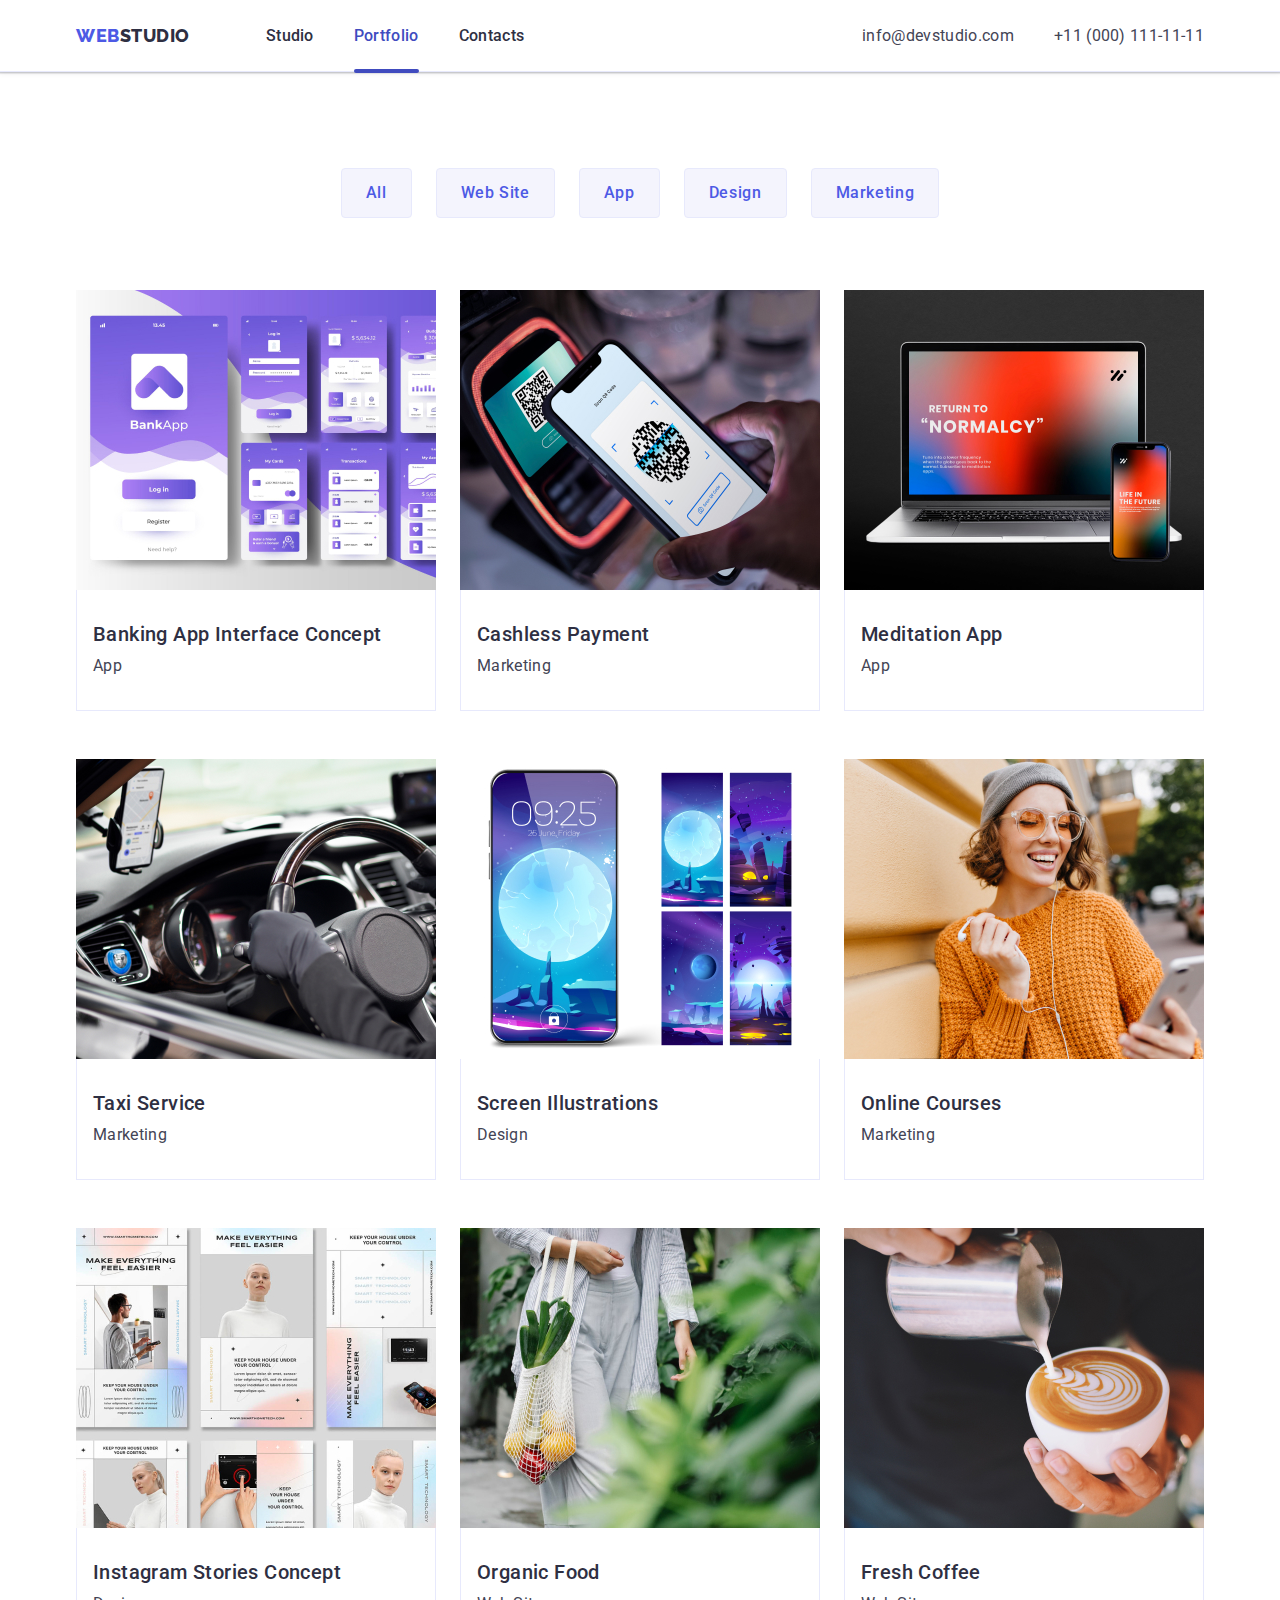
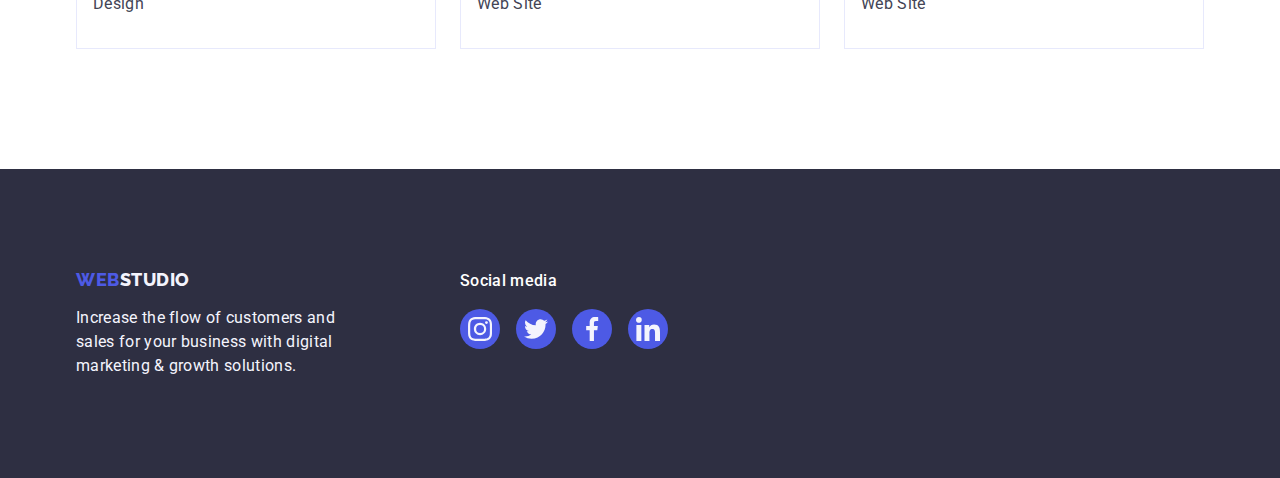
==== portfolio.html @ 197118bf "Initial commit" ====
<!DOCTYPE html>
<html lang="en">
  <head>
    <meta charset="UTF-8" />
    <link
      rel="preconnect"
      href="https://fonts.googleapis.com"
    />
    <link
      rel="preconnect"
      href="https://fonts.gstatic.com"
      crossorigin
    />
    <link
      href="https://fonts.googleapis.com/css2?family=Raleway:wght@800&family=Roboto:wght@400;500;700;900&display=swap"
      rel="stylesheet"
    />
    <link
      rel="stylesheet"
      href="https://cdn.jsdelivr.net/npm/modern-normalize@2.0.0/modern-normalize.min.css"
    />
    <link
      rel="stylesheet"
      type="text/css"
      href="css/styles.css"
    />
    <meta
      name="viewport"
      content="width=device-width, initial-scale=1.0"
    />
    <title>Портфоліо</title>
  </head>

  <body>
    <header class="header">
      <div class="header-container container">
        <nav class="header-nav">
          <a class="main-logo link" href="./index.html"
            >Web<span class="link-logo link"
              >Studio</span
            ></a
          >

          <ul class="header-menu list">
            <li class="header-item">
              <a
                class="header-link link"
                href="./index.html"
                >Studio</a
              >
            </li>
            <li class="header-item">
              <a
                class="header-link current-portfolio link"
                href="./portfolio.html"
                >Portfolio</a
              >
            </li>
            <li class="header-item">
              <a class="header-link link" href=""
                >Contacts</a
              >
            </li>
          </ul>
        </nav>
        <address class="address">
          <ul class="address-list list">
            <li class="address-list">
              <a
                class="address-list mail link"
                href="mailto:info@devstudio.com"
                >info@devstudio.com</a
              >
            </li>
            <li class="address-list">
              <a
                class="address-list tel link"
                href="tel:+110001111111"
                >+11 (000) 111-11-11</a
              >
            </li>
          </ul>
        </address>
      </div>
    </header>

    <main>
      <section class="section-port">
        <div class="port-container container">
          <h1 class="visually-hidden">Кнопки та картки</h1>
          <ul class="section-port-list list">
            <li class="section-ptf-list">
              <button class="butt" type="button">
                All
              </button>
            </li>
            <li class="section-ptf-list">
              <button class="butt" type="button">
                Web Site
              </button>
            </li>
            <li class="section-ptf-list">
              <button class="butt" type="button">
                App
              </button>
            </li>
            <li class="section-ptf-list">
              <button class="butt" type="button">
                Design
              </button>
            </li>
            <li class="section-ptf-list">
              <button class="butt" type="button">
                Marketing
              </button>
            </li>
          </ul>

          <ul class="port-img img list">
            <li class="section-img img">
              <a class="main-title link" href="#">
                <div class="img-cover-wrap">
                  <img
                    class="section-port-img img"
                    src="./images/banking.jpg"
                    alt="banking app"
                    width="360"
                  />
                  <p class="cover-text">
                    14 Stylish and User-Friendly App Design
                    Concepts · Task Manager App · Calorie
                    Tracker App · Exotic Fruit Ecommerce App
                    · Cloud Storage App
                  </p>
                </div>
                <div class="port-list-container container">
                  <h2 class="section-port-title link">
                    Banking App Interface Concept
                  </h2>
                  <p class="text-port text">App</p>
                </div>
              </a>
            </li>
            <li class="section-img img">
              <a class="main-title link" href="#">
                <div class="img-cover-wrap">
                  <img
                    class="section-port-img img"
                    src="./images/cashless.jpg"
                    alt="cashless"
                    width="360"
                  />

                  <p class="cover-text">
                    14 Stylish and User-Friendly App Design
                    Concepts · Task Manager App · Calorie
                    Tracker App · Exotic Fruit Ecommerce App
                    · Cloud Storage App
                  </p>
                </div>
                <div class="port-list-container container">
                  <h2 class="section-port-title link">
                    Cashless Payment
                  </h2>
                  <p class="text-port text">Marketing</p>
                </div>
              </a>
            </li>
            <li class="section-img img">
              <a class="main-title link" href="#">
                <div class="img-cover-wrap">
                  <img
                    class="section-port-img img"
                    src="./images/meditation.jpg"
                    alt="meditation"
                    width="360"
                  />

                  <p class="cover-text">
                    14 Stylish and User-Friendly App Design
                    Concepts · Task Manager App · Calorie
                    Tracker App · Exotic Fruit Ecommerce App
                    · Cloud Storage App
                  </p>
                </div>
                <div class="port-list-container container">
                  <h2 class="section-port-title link">
                    Meditation App
                  </h2>
                  <p class="text-port text">App</p>
                </div>
              </a>
            </li>
            <li class="section-img img">
              <a class="main-title link" href="#">
                <div class="img-cover-wrap">
                  <img
                    class="section-port-img img"
                    src="./images/taxi.jpg"
                    alt="taxi"
                    width="360"
                  />

                  <p class="cover-text">
                    14 Stylish and User-Friendly App Design
                    Concepts · Task Manager App · Calorie
                    Tracker App · Exotic Fruit Ecommerce App
                    · Cloud Storage App
                  </p>
                </div>
                <div class="port-list-container container">
                  <h2 class="section-port-title link">
                    Taxi Service
                  </h2>
                  <p class="text-port text">Marketing</p>
                </div>
              </a>
            </li>
            <li class="section-img img">
              <a class="main-title link" href="#">
                <div class="img-cover-wrap">
                  <img
                    class="section-port-img img"
                    src="./images/screen.jpg"
                    alt="screen"
                    width="360"
                  />

                  <p class="cover-text">
                    14 Stylish and User-Friendly App Design
                    Concepts · Task Manager App · Calorie
                    Tracker App · Exotic Fruit Ecommerce App
                    · Cloud Storage App
                  </p>
                </div>
                <div class="port-list-container container">
                  <h2 class="section-port-title link">
                    Screen Illustrations
                  </h2>
                  <p class="text-port text">Design</p>
                </div>
              </a>
            </li>
            <li class="section-img img">
              <a class="main-title link" href="#">
                <div class="img-cover-wrap">
                  <img
                    class="section-port-img img"
                    src="./images/online.jpg"
                    alt="online"
                    width="360"
                  />

                  <p class="cover-text">
                    14 Stylish and User-Friendly App Design
                    Concepts · Task Manager App · Calorie
                    Tracker App · Exotic Fruit Ecommerce App
                    · Cloud Storage App
                  </p>
                </div>
                <div class="port-list-container container">
                  <h2 class="section-port-title link">
                    Online Courses
                  </h2>
                  <p class="text-port text">Marketing</p>
                </div>
              </a>
            </li>
            <li class="section-img img">
              <a class="main-title link" href="#">
                <div class="img-cover-wrap">
                  <img
                    class="section-port-img img"
                    src="./images/instagram.jpg"
                    alt="instagram"
                    width="360"
                  />

                  <p class="cover-text">
                    14 Stylish and User-Friendly App Design
                    Concepts · Task Manager App · Calorie
                    Tracker App · Exotic Fruit Ecommerce App
                    · Cloud Storage App
                  </p>
                </div>
                <div class="port-list-container container">
                  <h2 class="section-port-title link">
                    Instagram Stories Concept
                  </h2>
                  <p class="text-port text">Design</p>
                </div>
              </a>
            </li>
            <li class="section-img img">
              <a class="main-title link" href="#">
                <div class="img-cover-wrap">
                  <img
                    class="section-port-img img"
                    src="./images/organic.jpg"
                    alt="organic"
                    width="360"
                  />

                  <p class="cover-text">
                    14 Stylish and User-Friendly App Design
                    Concepts · Task Manager App · Calorie
                    Tracker App · Exotic Fruit Ecommerce App
                    · Cloud Storage App
                  </p>
                </div>
                <div class="port-list-container container">
                  <h2 class="section-port-title link">
                    Organic Food
                  </h2>
                  <p class="text-port text">Web Site</p>
                </div>
              </a>
            </li>
            <li class="section-img img">
              <a class="main-title link" href="#">
                <div class="img-cover-wrap">
                  <img
                    class="section-port-img img"
                    src="./images/fresh.jpg"
                    alt="fresh"
                    width="360"
                  />

                  <p class="cover-text">
                    14 Stylish and User-Friendly App Design
                    Concepts · Task Manager App · Calorie
                    Tracker App · Exotic Fruit Ecommerce App
                    · Cloud Storage App
                  </p>
                </div>
                <div class="port-list-container container">
                  <h2 class="section-port-title link">
                    Fresh Coffee
                  </h2>
                  <p class="text-port text">Web Site</p>
                </div>
              </a>
            </li>
          </ul>
        </div>
      </section>
    </main>
    <footer class="footer">
      <div class="footer-container container">
        <div class="ftr-one-item">
          <a
            class="main-logo ftr-logo link"
            href="./index.html"
            >Web<span class="link-whitelogo link"
              >Studio</span
            ></a
          >
          <p class="footer-text">
            Increase the flow of customers and sales for
            your business with digital marketing & growth
            solutions.
          </p>
        </div>
        <div class="box-ftr">
          <p class="ftr-social-text">Social media</p>
          <ul class="ftr-list list">
            <li class="ftr-item">
              <a
                class="ftr-link"
                href="https://www.instagram.com/"
              >
                <svg
                  class="ftr-icon"
                  width="24"
                  height="24"
                >
                  <use
                    href="./images/icons.svg#icon-instagramft"
                  ></use>
                </svg>
              </a>
            </li>
            <li class="ftr-item">
              <a
                class="ftr-link"
                href="https://twitter.com/"
              >
                <svg
                  class="ftr-icon"
                  width="24"
                  height="24"
                >
                  <use
                    href="./images/icons.svg#icon-twitterft"
                  ></use>
                </svg>
              </a>
            </li>
            <li class="ftr-item">
              <a
                class="ftr-link"
                href="https://facebook.com/"
              >
                <svg
                  class="ftr-icon"
                  width="24"
                  height="24"
                >
                  <use
                    href="./images/icons.svg#icon-facebookft"
                  ></use>
                </svg>
              </a>
            </li>
            <li class="ftr-item">
              <a
                class="ftr-link"
                href="https://www.linkedin.com/"
              >
                <svg
                  class="ftr-icon"
                  width="24"
                  height="24"
                >
                  <use
                    href="./images/icons.svg#icon-linkedinft"
                  ></use>
                </svg>
              </a>
            </li>
          </ul>
        </div>
      </div>
    </footer>
  </body>
</html>
---- css/styles.css ----
:root {
  --navyblue: #2e2f42;
  --slate: #434455;
  --iris: #4d5ae5;
  --ocean: #404bbf;
  --green: #31d0aa;
  --lightslate: #8e8f99;
  --cornflower: #e7e9fc;
  --cloud: #f4f4fd;
  --navyblue-modal: #2e2f42;
  --grey: #2e2f42;
  --white: #ffffff;
  --dairy: #fcfcfc;
}
body {
  font-family: "Roboto", sans-serif;
  background-color: var(--white);
  color: #434455;
}
.visually-hidden {
  position: absolute;
  width: 1px;
  height: 1px;
  margin: -1px;
  border: 0;
  padding: 0;
  white-space: nowrap;
  clip-path: inset(100%);
  clip: rect(0 0 0 0);
  overflow: hidden;
}
/*---*/
.container {
  width: 100%;
  max-width: 1158px;
  padding: 0 15px 0 15px;
  margin: 0 auto;
}

.visually-hidden {
  position: absolute;
  width: 1px;
  height: 1px;
  margin: -1px;
  border: 0;
  padding: 0;
  white-space: nowrap;
  clip-path: inset(100%);
  clip: rect(0 0 0 0);
  overflow: hidden;
}

.link {
  text-decoration: none;
}
p,
h1,
h2,
h3,
h4,
h5,
h6 {
  margin-top: 0;
  margin-bottom: 0;
}
ul,
ol {
  margin-top: 0;
  margin-bottom: 0;
  padding-left: 0;
}
.img {
  display: block;
}
/* Header start */
.header {
  height: 72px;
  padding-bottom: 24px;
  border-bottom: 1px solid #e7e9fc;
  box-shadow: 0px 1px 6px 0px rgba(46, 47, 66, 0.08),
    0px 1px 1px 0px rgba(46, 47, 66, 0.16),
    0px 2px 1px 0px rgba(46, 47, 66, 0.08);
}
.header-link {
  display: inline-block;
  padding: 24px 0;
}
.header-menu {
  display: flex;
  gap: 40px;
  align-items: center;
  /*margin-left: 76px;*/
}
.header-nav {
  display: flex;
  margin-right: auto;
  align-items: center;
}
.header-container {
  justify-content: space-between;
  align-items: center;
  display: flex;
}

.address-list {
  display: flex;
  gap: 40px;
}
.main-logo {
  color: var(--iris);
  font-family: "Raleway", sans-serif;
  font-size: 18px;
  font-style: normal;
  font-weight: 800;
  line-height: 1.17;
  letter-spacing: 0.03em;
  text-transform: uppercase;
  /*padding: 24px 0;*/
  margin-right: 76px;
  /*margin-top: 24px;*/
}
.link-logo {
  color: var(--navyblue);
  font-family: "Raleway", sans-serif;
  font-size: 18px;
  font-style: normal;
  font-weight: 800;
  line-height: 1.17;
  letter-spacing: 0.03em;
  text-transform: uppercase;
  padding: 24px 0;
  /*margin-right: 76px;*/
}
.link-whitelogo {
  color: var(--cloud);
  font-family: "Raleway", sans-serif;
  font-size: 18px;
  font-style: normal;
  font-weight: 800;
  line-height: 1.17;
  letter-spacing: 0.03em;
  text-transform: uppercase;
}
.header-link {
  color: var(--navyblue);
  font-size: 16px;
  font-weight: 500;
  line-height: 1.5;
  letter-spacing: 0.02em;
  transition: color 250ms cubic-bezier(0.4, 0, 0.2, 1);
}
.header-link:hover,
.header-link:focus {
  color: var(--ocean);
}
.address-list,
.address {
  color: var(--slate);
  background-color: var(--white);
  font-size: 16px;
  font-style: normal;
  font-weight: 400;
  line-height: 1.5;
  letter-spacing: 0.02em;
  transition: color 250ms cubic-bezier(0.4, 0, 0.2, 1);
}
.address-list:hover,
.address-list:focus {
  color: var(--ocean);
  background-color: var(--white);
  font-size: 16px;
  font-style: normal;
  font-weight: 400;
  line-height: 1.5;
  letter-spacing: 0.02em;
}
.current-studio::after {
  content: "";
  width: 100%;
  height: 4px;
  position: absolute;
  left: 0;
  bottom: -1px;
  border-radius: 2px;
  background: var(--ocean);
}
.current-studio {
  color: var(--ocean);
  position: relative;
}
.current-portfolio::after {
  content: "";
  width: 100%;
  height: 4px;
  position: absolute;
  left: 0;
  bottom: -1px;
  border-radius: 2px;
  background: var(--ocean);
}
.current-portfolio {
  color: var(--ocean);
  position: relative;
}
/* Header and */

/* Main start */

.section-main {
  max-width: 1440px;
  margin: 0 auto;
  background-color: var(--navyblue);
  padding: 188px 0 188px;
  background-image: linear-gradient(
      rgba(46, 47, 66, 0.7),
      rgba(46, 47, 66, 0.7)
    ),
    url(../images/hero-bg.jpg);
  background-repeat: no-repeat;
  background-position: center;
  background-size: cover;
}
.section-main-container {
  text-align: center;
}
.sectoin-main-title {
  color: var(--white);
  text-align: center;
  font-size: 56px;
  font-weight: 700;
  line-height: 1.07;
  letter-spacing: 0.02em;
  max-width: 496px;
  margin: auto;
  margin-bottom: 48px;
}
.butt-btn {
  color: var(--white);
  background: var(--iris);
  cursor: pointer;
  font-family: inherit;
  font-size: 16px;
  font-weight: 500;
  line-height: 1.5;
  letter-spacing: 0.04em;
  padding: 16px 32px;
  border-radius: 4px;
  border: none;
  min-width: 169px;
  display: block;
  margin: 0 auto;
  transition: background-color 250ms
    cubic-bezier(0.4, 0, 0.2, 1);
}
.butt-btn:hover,
.butt-btn:focus {
  background: var(--ocean);
}

/* section-one start */
.section-one-stitle {
  color: var(--navyblue);
  background: var(--white);
  font-size: 20px;
  font-weight: 500;
  line-height: 1.2;
  letter-spacing: 0.02em;
  margin-bottom: 20px;
  /*padding-left: 157px;*/
  padding-right: 155px;
  margin-bottom: 8px;
}
.section-one-container {
  display: flex;
  align-content: center;
}
.section-one {
  padding-top: 120px;
  padding-bottom: 120px;
}
.section-one-list {
  display: flex;
  justify-content: center;
  gap: 24px;
  flex-basis: calc((100% - 72px) / 4);
}
.section-one-item {
  text-align: left;
  width: 264px;
}

.list {
  list-style: none;
}
.one-item {
  background: var(--cloud);
  width: 264px;
  height: 112px;
  border-radius: 4px;
  align-items: center;
  justify-content: center;
  display: flex;
  margin-bottom: 8px;
}
/* section-one end */

/* section-two start */

.section-two-title {
  color: var(--navyblue);
  background: var(--white);
  text-align: center;
  font-size: 36px;
  font-weight: 700;
  line-height: 1.11;
  letter-spacing: 0.02em;
  text-transform: capitalize;
  margin-bottom: 72px;
}
.section-two {
  padding-bottom: 120px;
}
.section-two-list {
  display: flex;
  gap: 24px;
}

/* section-two-end */

/* section-three-start */
.section-three {
  background: var(--cloud);
  padding: 120px 0 120px;
}
.three-list {
  display: flex;
  gap: 24px;
}
/*.section-three-img {
  margin-bottom: 32px;
}*/
.section-three-title {
  color: var(--navyblue);
  text-align: center;
  font-size: 36px;
  font-weight: 700;
  line-height: 1.11;
  letter-spacing: 0.02em;
  text-transform: capitalize;
  margin-bottom: 72px;
}

.stitle-container {
  padding: 32px 0;
}
.section-three-text {
  text-align: center;
  margin-bottom: 8px;
}

.section-three-stitle {
  color: var(--navyblue);
  background: var(--white);
  font-size: 20px;
  font-weight: 500;
  line-height: 1.2;
  letter-spacing: 0.02em;
  text-align: center;
  margin-bottom: 8px;
}
.section-three-list {
  background: var(--white);
  border-radius: 0px 0px 4px 4px;
  box-shadow: 0px 2px 1px 0px rgba(46, 47, 66, 0.08),
    0px 1px 1px 0px rgba(46, 47, 66, 0.16),
    0px 1px 6px 0px rgba(46, 47, 66, 0.08);
}
.team-list {
  display: flex;
  gap: 24px;
  align-items: center;
  justify-content: center;
}
.team-social {
  width: 40px;
  height: 40px;
  /*transition: background-color 250ms
    cubic-bezier(0.4, 0, 0.2, 1);*/
}
.team-link {
  display: flex;
  width: 100%;
  height: 100%;
  border-radius: 50%;
  background-color: var(--iris);
  fill: var(--cloud);
  align-items: center;
  justify-content: center;
  transition: background-color 250ms
    cubic-bezier(0.4, 0, 0.2, 1);
}
.team-link:hover,
.team-link:focus {
  background-color: var(--ocean);
}
/* section-three-end */

/*section-customers start*/

.customers-title {
  color: var(--navyblue);
  text-align: center;
  font-size: 36px;
  font-weight: 700;
  line-height: 1.11;
  letter-spacing: 0.02em;
  text-transform: capitalize;
  margin-bottom: 72px;
}
.customers {
  padding-top: 120px;
  padding-bottom: 120px;
}
/*.box-client-item {
  width: 168px;
  height: 88px;
}*/
.customers-list {
  display: flex;
  gap: 24px;
}
.client-link {
  padding: 16px 32px;
  border-radius: 4px;
  border: 1px solid var(--lightslate);
  width: 100%;
  height: 100%;
  display: flex;
  align-items: center;
  justify-content: center;
  color: var(--lightslate);
  transition: border-color 250ms
      cubic-bezier(0.4, 0, 0.2, 1),
    color 250ms cubic-bezier(0.4, 0, 0.2, 1);
}
.client-icon {
  flex-shrink: 0;
  fill: var(--lightslate);
  transition: fill 250ms cubic-bezier(0.4, 0, 0.2, 1);
}
.client-link:hover {
  border-color: #404bbf;
  color: #404bbf;
}
.client-link:hover .client-icon {
  fill: #404bbf;
}
.client-link:focus {
  border-color: #404bbf;
  color: #404bbf;
}
.client-link:focus .client-icon {
  fill: #404bbf;
}

.customers-item {
  width: calc((100% - 120px) / 6);
  width: 168px;
  height: 88px;
}
/*section-customers end*/
/* Main end */

/* footer start */
.footer-container {
  display: flex;
  align-items: baseline;
}
.footer {
  background: var(--navyblue);
  padding: 100px 0 100px;
}
.ftr-logo {
  display: inline-block;
  margin-bottom: 16px;
}
.footer-text {
  color: var(--cloud);
  font-size: 16px;
  font-weight: 400;
  line-height: 1.5;
  letter-spacing: 0.02em;
  max-width: 264px;
}
.ftr-social-text {
  color: var(--white, #fff);
  font-family: Roboto;
  font-size: 16px;
  font-style: normal;
  font-weight: 500;
  line-height: 1.5;
  letter-spacing: 0.02em;
  margin-bottom: 16px;
}
.ftr-list {
  display: flex;
  gap: 16px;
}
.ftr-icon {
  fill: var(--cloud);
}
.ftr-item {
  width: 40px;
  height: 40px;
  flex-shrink: 0;
}

.ftr-link {
  transition: background-color 250ms
    cubic-bezier(0.4, 0, 0.2, 1);
  width: 100%;
  height: 100%;
  display: flex;
  background-color: var(--iris);
  border-radius: 50%;
  align-items: center;
  justify-content: center;
}
.ftr-link:hover,
.ftr-link:focus {
  background-color: #31d0aa;
}
.ftr-one-item {
  margin-right: 120px;
}

/* footer end */

/*----Page Portfolio---*/
.section-port-list {
  margin-bottom: 72px;
  display: flex;
  gap: 24px;
  justify-content: center;
}
.butt {
  color: var(--iris);
  background: var(--cloud);
  font-family: "Roboto", sans-serif;
  cursor: pointer;
  text-align: center;
  font-size: 16px;
  font-weight: 500;
  line-height: 1.5;
  letter-spacing: 0.04em;
  border-radius: 4px;
  border: 1px solid var(--cornflower);
  padding: 12px 24px;
  transition: color 250ms cubic-bezier(0.4, 0, 0.2, 1),
    background-color 250ms cubic-bezier(0.4, 0, 0.2, 1),
    border-color 250ms cubic-bezier(0.4, 0, 0.2, 1),
    box-shadow 250ms cubic-bezier(0.4, 0, 0.2, 1);

  /*margin-top: 96px;*/
  /*margin-bottom: 72px;*/
}
.butt:hover,
.butt:focus {
  color: var(--white);
  background: var(--ocean);
  font-family: "Roboto", sans-serif;
  cursor: pointer;
  text-align: center;
  font-size: 16px;
  font-weight: 500;
  line-height: 1.5;
  letter-spacing: 0.04em;
  border: 1px solid transparent;
  box-shadow: 0px 2px 2px 0px rgba(0, 0, 0, 0.12),
    0px 2px 1px 0px rgba(0, 0, 0, 0.08),
    0px 3px 1px 0px rgba(0, 0, 0, 0.1);
}
.section-port-title {
  color: var(--navyblue);
  font-size: 20px;
  font-weight: 500;
  line-height: 1.2;
  letter-spacing: 0.02em;
  margin-bottom: 8px;
}
.section-ptf-list {
  transition: color 250ms cubic-bezier(0.4, 0, 0.2, 1),
    background-color 250ms cubic-bezier(0.4, 0, 0.2, 1),
    border-color 250ms cubic-bezier(0.4, 0, 0.2, 1),
    box-shadow 250ms cubic-bezier(0.4, 0, 0.2, 1);
}
.text {
  color: var(--slate);
  background: var(--white);
  font-size: 16px;
  font-weight: 400;
  line-height: 1.5;
  letter-spacing: 0.02em;
}
.port-img {
  display: flex;
  flex-wrap: wrap;
  column-gap: 24px;
  row-gap: 48px;
  /*padding-top: 72px;*/
}
.section-img {
  width: calc((100% - 48px) / 3);
  transition: box-shadow 250ms cubic-bezier(0.4, 0, 0.2, 1);
}
.port-list-container {
  padding: 32px 16px;
  border: 1px solid #e7e9fc;
  border-top: none;
}
.section-port {
  padding-top: 96px;
  padding-bottom: 120px;
}
.cover-text {
  color: var(--cloud, #f4f4fd);
  font-size: 16px;
  line-height: 1.5;
  letter-spacing: 0.02em;
  padding: 40px 32px;
  position: absolute;
  top: 0;
  height: 100%;
  background: var(--iris, #4d5ae5);
  /*padding: 40px 32px 164px 32px;*/
  display: flex;
  align-items: center;
  transform: translateY(100%);
  transition: transform 250ms cubic-bezier(0.4, 0, 0.2, 1);
}
.img-cover-wrap {
  position: relative;
  overflow: hidden;
}
.main-title {
  display: block;
  transition: box-shadow 250ms cubic-bezier(0.4, 0, 0.2, 1);
}
.main-title:hover .cover-text {
  transform: translateY(0%);
}
.main-title:focus .cover-text {
  transform: translateY(0%);
}
.main-title:hover {
  box-shadow: 0px 2px 1px 0px rgba(46, 47, 66, 0.08),
    0px 1px 1px 0px rgba(46, 47, 66, 0.16),
    0px 1px 6px 0px rgba(46, 47, 66, 0.08);
}
.main-title:focus {
  box-shadow: 0px 2px 1px 0px rgba(46, 47, 66, 0.08),
    0px 1px 1px 0px rgba(46, 47, 66, 0.16),
    0px 1px 6px 0px rgba(46, 47, 66, 0.08);
}
.section-img:hover,
.section-img:focus {
  box-shadow: 0px 2px 1px 0px rgba(46, 47, 66, 0.08),
    0px 1px 1px 0px rgba(46, 47, 66, 0.16),
    0px 1px 6px 0px rgba(46, 47, 66, 0.08);
}

/*--Modal window--*/
.backdrop {
  position: fixed;
  top: 0;
  left: 0;
  width: 100%;
  height: 100%;
  background: rgba(46, 47, 66, 0.4);
  box-shadow: 0px 2px 1px 0px rgba(0, 0, 0, 0.2),
    0px 1px 3px 0px rgba(0, 0, 0, 0.12),
    0px 1px 1px 0px rgba(0, 0, 0, 0.14);
  transition: opacity 250ms cubic-bezier(0.4, 0, 0.2, 1),
    visibility 250ms cubic-bezier(0.4, 0, 0.2, 1);
}
.is-hidden {
  visibility: hidden;
  pointer-events: none;
  opacity: 0;
}
.modal {
  position: absolute;
  display: flex;
  width: 408px;
  min-height: 584px;
  border-radius: 4px;
  background: var(--dairy, #fcfcfc);
  top: 50%;
  left: 50%;
  transform: translate(-50%, -50%);
  box-shadow: 0px 1px 1px rgba(0, 0, 0, 0.14),
    0px 1px 3px rgba(0, 0, 0, 0.12),
    0px 2px 1px rgba(0, 0, 0, 0.2);
  transition: transform 250ms cubic-bezier(0.4, 0, 0.2, 1);
}
.modal-close-btn {
  position: absolute;
  display: flex;
  align-items: center;
  justify-content: center;
  padding: 0;
  cursor: pointer;
  width: 24px;
  height: 24px;
  top: 24px;
  right: 24px;
  background-color: #e7e9fc;
  border-radius: 50%;
  border: 1px solid rgba(0, 0, 0, 0.1);
  transition: background-color 250ms
      cubic-bezier(0.4, 0, 0.2, 1),
    border 250ms cubic-bezier(0.4, 0, 0.2, 1);
}
.modal-close-btn:hover {
  fill: #ffffff;
  background-color: #404bbf;
  border: none;
}
.modal-close-btn:focus {
  fill: #ffffff;
  background-color: #404bbf;
  border: none;
}
.modal-btn {
  transition: fill 250ms cubic-bezier(0.4, 0, 0.2, 1);
}
/*.text-item {
  display: flex;
  max-width: 264px;
}

.port-img {
  display: flex;
  gap: 48px 24px;
  flex-wrap: wrap;
  border: 1px solid var(--cornflower);
}
.port-list-container {
  display: flex;
  flex-wrap: wrap;
  column-gap: 24px;
  row-gap: 48px;
  width: calc((100% - 48px) / 3);
}*/
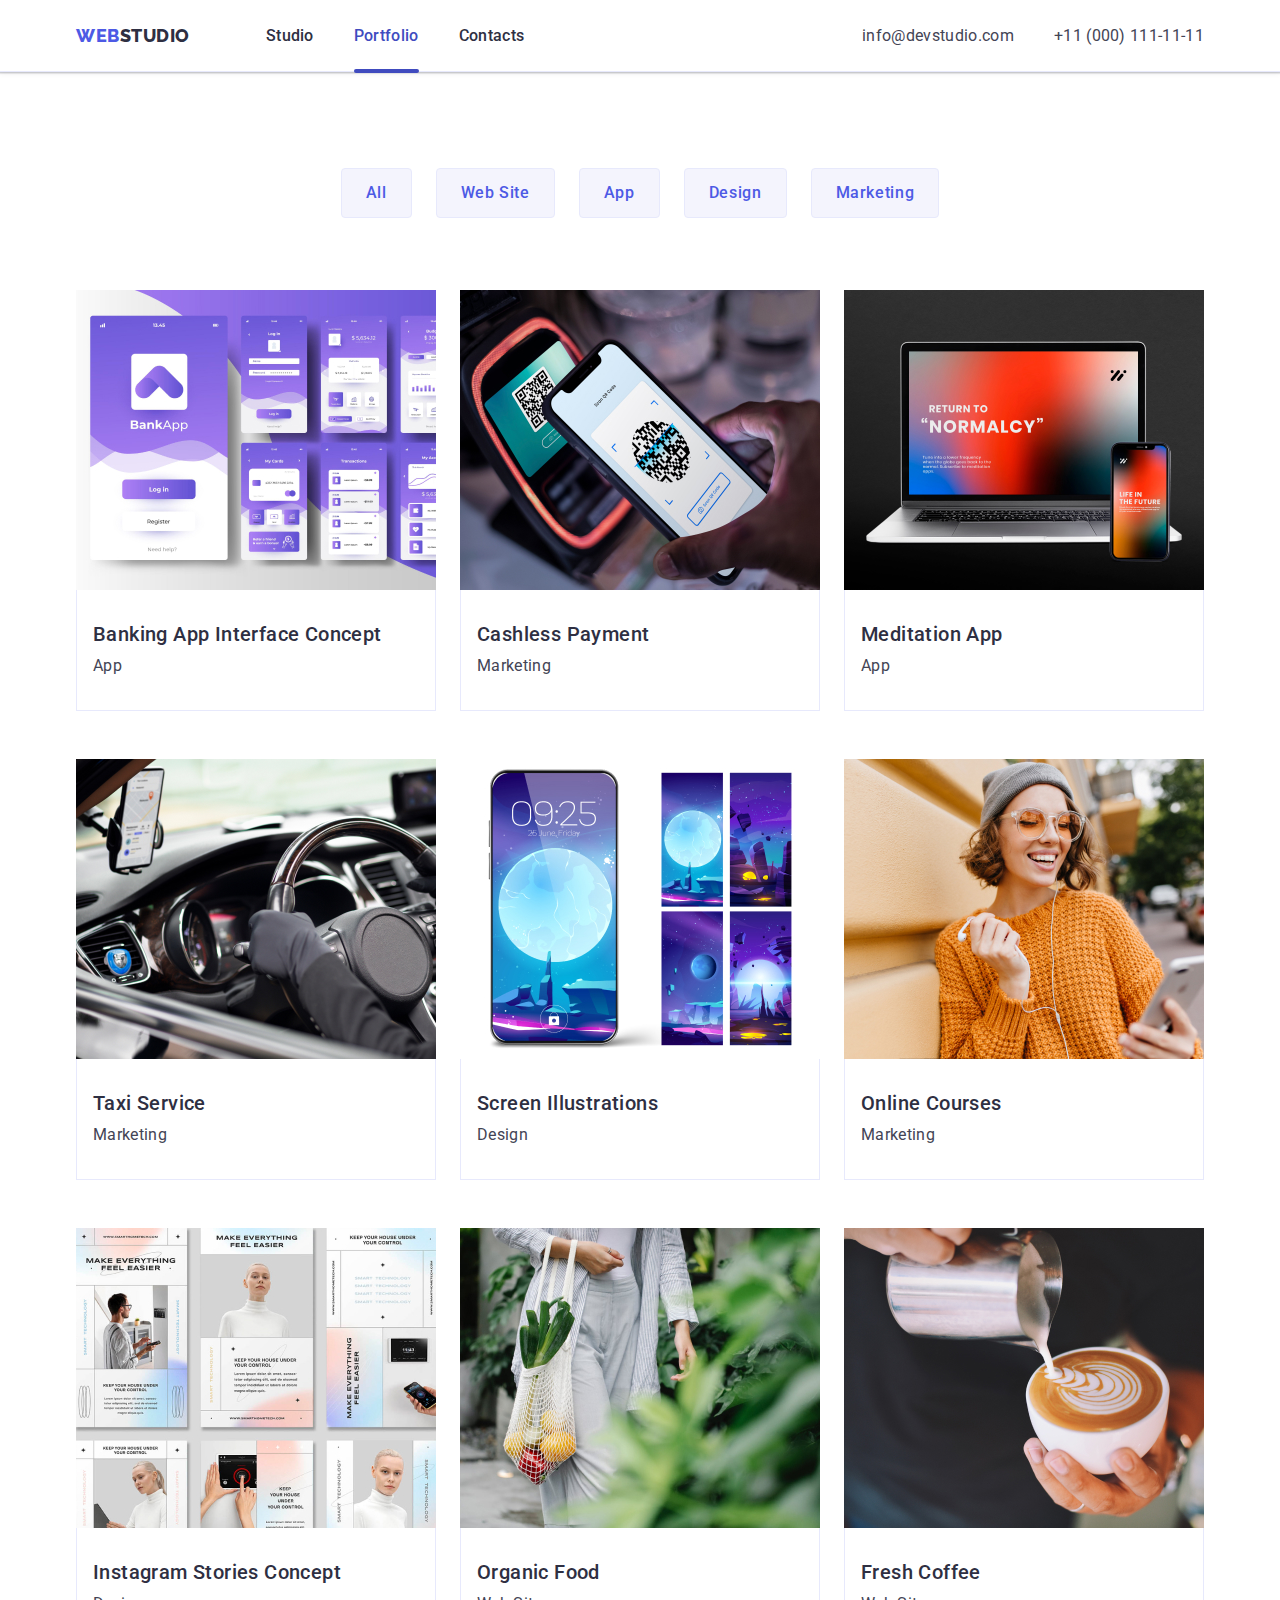
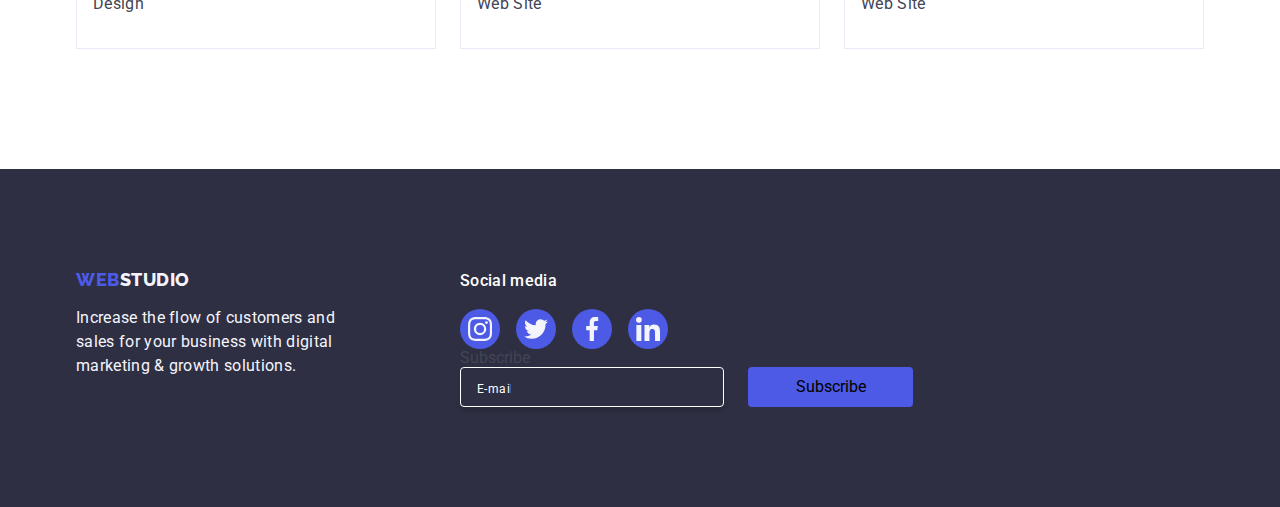
==== commit 7a671265: "work05" ====
--- a/portfolio.html
+++ b/portfolio.html
@@ -429,6 +429,25 @@
               </a>
             </li>
           </ul>
+          <div class="box-form">
+            <p class="form-title">Subscribe</p>
+          </div>
+          <form class="footer-form">
+            <label
+              aria-label="footer email input"
+              class="footer-input-label"
+            >
+              <input
+                type="email"
+                name="footer-email"
+                class="footer-input"
+                placeholder="E-mail"
+              />
+            </label>
+            <button type="submit" class="submit-btn">
+              Subscribe
+            </button>
+          </form>
         </div>
       </div>
     </footer>
--- a/css/styles.css
+++ b/css/styles.css
@@ -514,7 +514,10 @@
   height: 40px;
   flex-shrink: 0;
 }
-
+.box-ftr {
+  /*display: flex;*/
+  justify-content: space-between;
+}
 .ftr-link {
   transition: background-color 250ms
     cubic-bezier(0.4, 0, 0.2, 1);
@@ -533,7 +536,45 @@
 .ftr-one-item {
   margin-right: 120px;
 }
-
+.footer-form {
+  display: flex;
+}
+.footer-input {
+  width: 264px;
+  height: 40px;
+  border-radius: 4px;
+  border: 1px solid var(--white, #fff);
+  box-shadow: 0px 4px 4px 0px rgba(0, 0, 0, 0.15);
+  padding: 8px 212px 8px 16px;
+  background-color: transparent;
+  color: var(--white, #fff);
+}
+.footer-input-label {
+  margin-right: 24px;
+}
+.footer-input::placeholder {
+  color: var(--white, #fff);
+  font-size: 12px;
+  font-style: normal;
+  font-weight: 400;
+  line-height: 2;
+  letter-spacing: 0.04em;
+}
+.submit-btn {
+  width: 165px;
+  height: 40px;
+  border: none;
+  border-radius: 4px;
+  background: var(--iris, #4d5ae5);
+  display: inline-flex;
+  padding: 8px 24px;
+  justify-content: center;
+  align-items: center;
+  gap: 16px;
+}
+.submit-btn:hover {
+  background: var(--ocean);
+}
 /* footer end */
 
 /*----Page Portfolio---*/
@@ -690,7 +731,7 @@
 }
 .modal {
   position: absolute;
-  display: flex;
+  display: inline-block;
   width: 408px;
   min-height: 584px;
   border-radius: 4px;
@@ -702,6 +743,7 @@
     0px 1px 3px rgba(0, 0, 0, 0.12),
     0px 2px 1px rgba(0, 0, 0, 0.2);
   transition: transform 250ms cubic-bezier(0.4, 0, 0.2, 1);
+  padding: 24px;
 }
 .modal-close-btn {
   position: absolute;
@@ -734,6 +776,118 @@
 .modal-btn {
   transition: fill 250ms cubic-bezier(0.4, 0, 0.2, 1);
 }
+.modal-title {
+  color: var(--navyblue);
+  text-align: center;
+  font-size: 16px;
+  font-style: normal;
+  font-weight: 500;
+  line-height: 1.5;
+  letter-spacing: 0.02em;
+  margin-bottom: 16px;
+  margin-top: 48px;
+}
+.modal-input {
+  width: 100%;
+  height: 40px;
+  border-radius: 4px;
+  border: 1px solid var(--lightslate);
+  padding-left: 38px;
+  padding-right: 16px;
+}
+.modal-input:focus {
+  border-color: var(--iris);
+}
+.modal-input:focus + .modal-icon {
+  fill: #4d5ae5;
+}
+.form-label {
+  color: var(--lightslate);
+  font-size: 12px;
+  font-style: normal;
+  font-weight: 400;
+  line-height: 1.2;
+  letter-spacing: 0.04em;
+  margin-bottom: 4px;
+  display: inline-block;
+}
+.modal-field {
+  margin-bottom: 8px;
+}
+.modal-icon {
+  position: absolute;
+  left: 16px;
+  top: 50%;
+  transform: translateY(-50%);
+}
+.modal-input-wrap {
+  position: relative;
+}
+
+.modal-comment {
+  width: 100%;
+  height: 120px;
+  border-radius: 4px;
+  border: 1px solid var(--lightslate);
+  padding: 8px 16px;
+  resize: none;
+}
+.modal-check-text {
+  color: var(--lightslate, #8e8f99);
+  font-size: 12px;
+  font-style: normal;
+  font-weight: 400;
+  line-height: 1.2;
+  letter-spacing: 0.04em;
+  display: flex;
+  align-items: center;
+  margin-right: 8px;
+}
+.modal-check-link {
+  color: var(--iris, #4d5ae5);
+}
+.modal-check-text span {
+  width: 16px;
+  height: 16px;
+  border-radius: 2px;
+  stroke-width: 1px;
+  stroke: var(--navyblue-modal, rgba(46, 47, 66, 0.4));
+  display: flex;
+  align-items: center;
+  justify-content: center;
+  fill: transparent;
+}
+.modal-check:checked + .modal-check-text span {
+  background-color: var(--ocean);
+  fill: #f4f4fd;
+}
+.modal-form-btn {
+  width: 169px;
+  height: 56px;
+  color: var(--white);
+  background: var(--iris);
+  font-size: 16px;
+  font-style: normal;
+  font-weight: 500;
+  line-height: 1.5;
+  letter-spacing: 0.04em;
+  border-radius: 4px;
+  border: none;
+  padding: 16px 32px;
+  display: flex;
+  margin: 0 auto;
+  font-family: inherit;
+  cursor: pointer;
+  align-items: flex-start;
+  justify-content: center;
+  margin-top: 24px;
+  transition: background-color 250ms
+    cubic-bezier(0.4, 0, 0.2, 1);
+}
+.modal-form-btn:hover {
+  background: var(--ocean);
+  box-shadow: 0px 4px 4px 0px rgba(0, 0, 0, 0.15);
+}
 /*.text-item {
   display: flex;
   max-width: 264px;
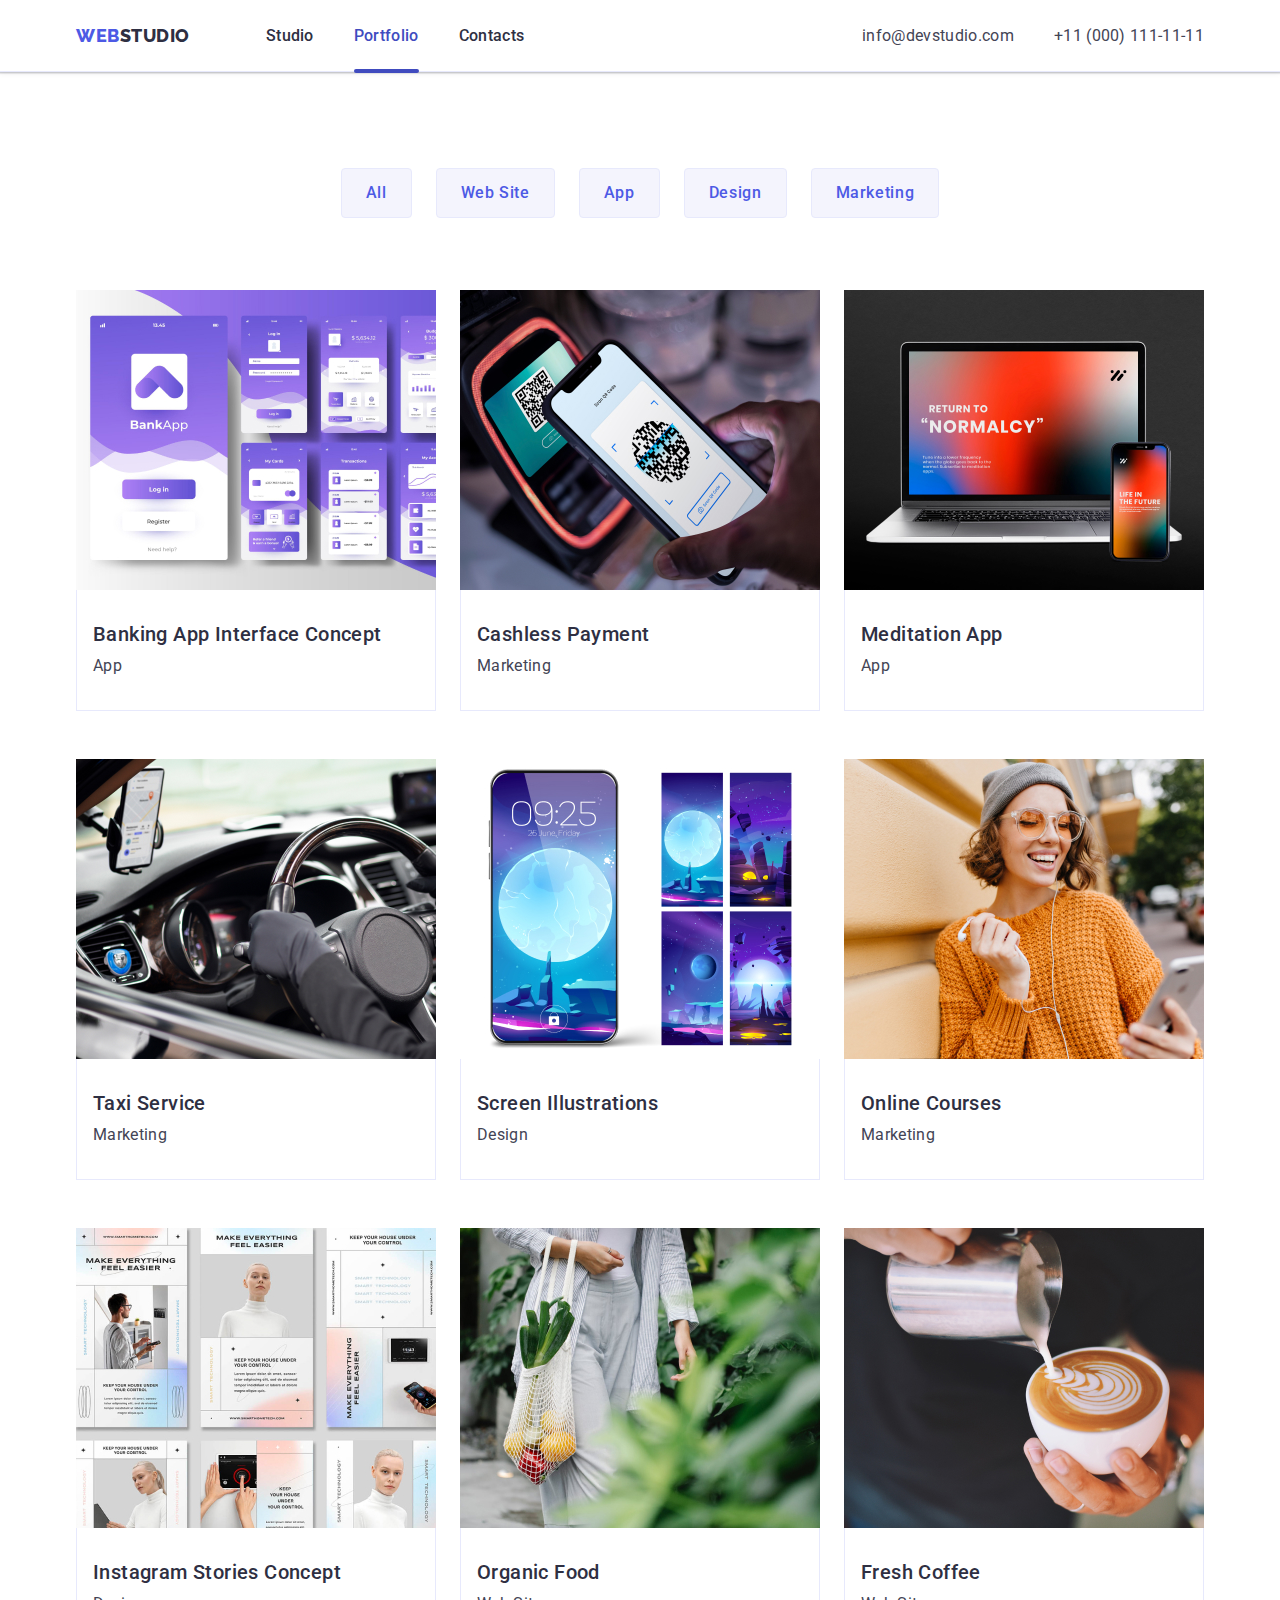
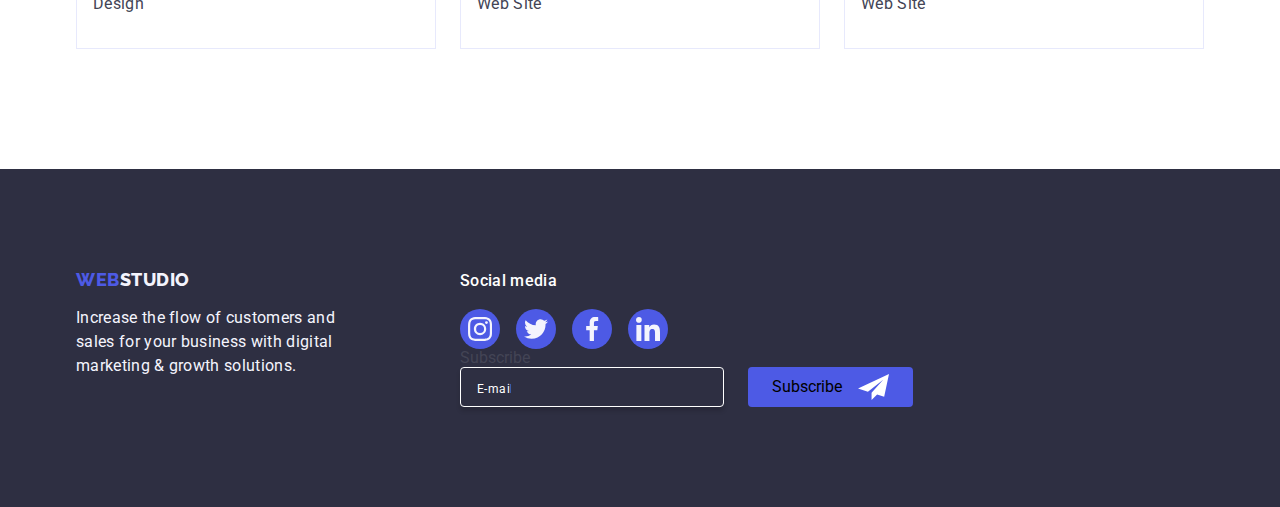
==== commit c0b9c543: "work05" ====
--- a/portfolio.html
+++ b/portfolio.html
@@ -446,6 +446,11 @@
             </label>
             <button type="submit" class="submit-btn">
               Subscribe
+              <svg class="submit-btn-icon">
+                <use
+                  href="./images/icons.svg#icon-fly"
+                ></use>
+              </svg>
             </button>
           </form>
         </div>
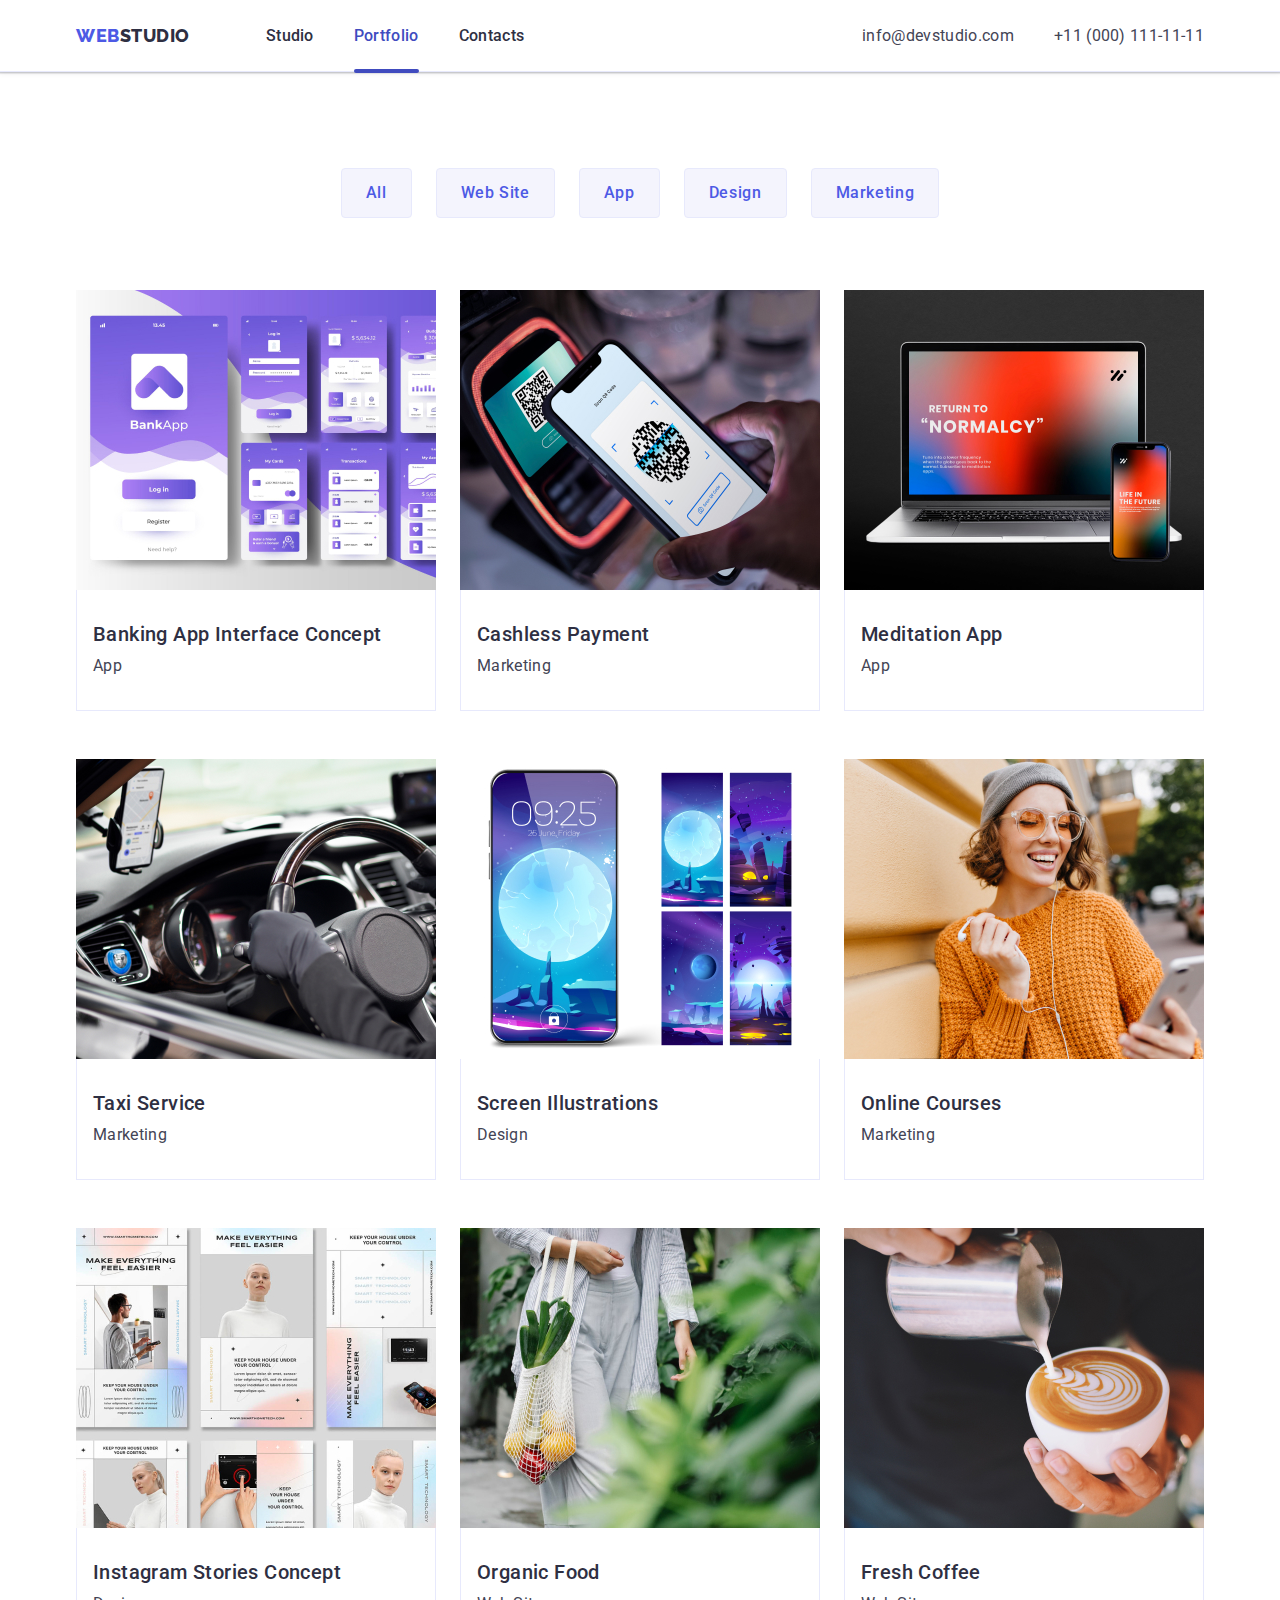
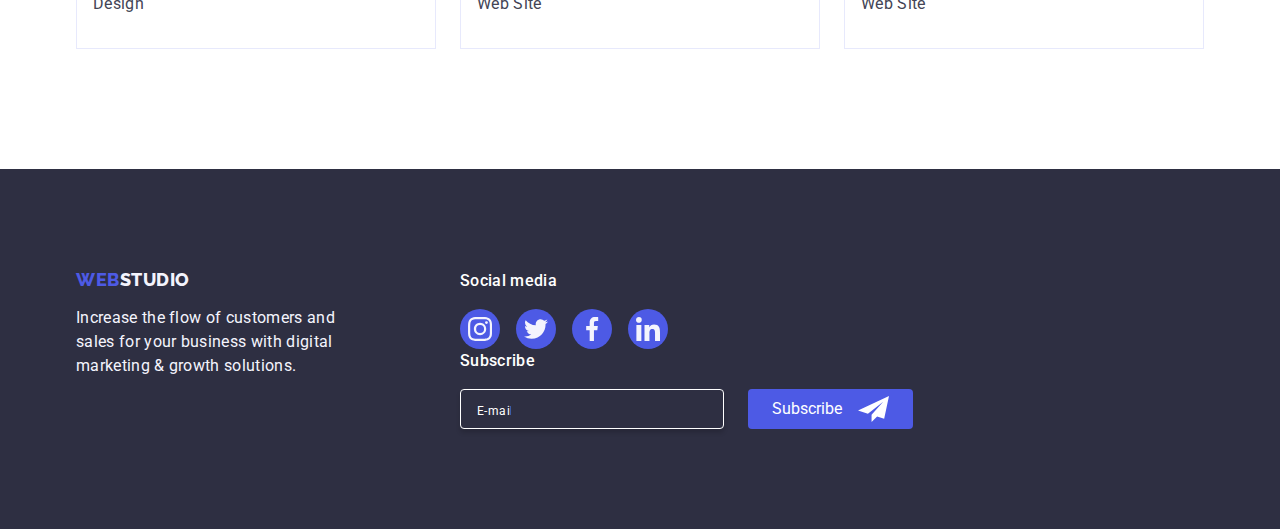
==== commit 814e5966: "work05" ====
--- a/portfolio.html
+++ b/portfolio.html
@@ -431,28 +431,29 @@
           </ul>
           <div class="box-form">
             <p class="form-title">Subscribe</p>
+
+            <form class="footer-form">
+              <label
+                aria-label="footer email input"
+                class="footer-input-label"
+              >
+                <input
+                  type="email"
+                  name="footer-email"
+                  class="footer-input"
+                  placeholder="E-mail"
+                />
+              </label>
+              <button type="submit" class="submit-btn">
+                Subscribe
+                <svg class="submit-btn-icon">
+                  <use
+                    href="./images/icons.svg#icon-fly"
+                  ></use>
+                </svg>
+              </button>
+            </form>
           </div>
-          <form class="footer-form">
-            <label
-              aria-label="footer email input"
-              class="footer-input-label"
-            >
-              <input
-                type="email"
-                name="footer-email"
-                class="footer-input"
-                placeholder="E-mail"
-              />
-            </label>
-            <button type="submit" class="submit-btn">
-              Subscribe
-              <svg class="submit-btn-icon">
-                <use
-                  href="./images/icons.svg#icon-fly"
-                ></use>
-              </svg>
-            </button>
-          </form>
         </div>
       </div>
     </footer>
--- a/css/styles.css
+++ b/css/styles.css
@@ -515,7 +515,7 @@
   flex-shrink: 0;
 }
 .box-ftr {
-  /*display: flex;*/
+  /*display: inline-block;*/
   justify-content: space-between;
 }
 .ftr-link {
@@ -538,6 +538,15 @@
 }
 .footer-form {
   display: flex;
+}
+.form-title {
+  color: var(--white, #fff);
+  font-size: 16px;
+  font-style: normal;
+  font-weight: 500;
+  line-height: 1.5;
+  letter-spacing: 0.02em;
+  margin-bottom: 16px;
 }
 .footer-input {
   width: 264px;
@@ -561,6 +570,7 @@
   letter-spacing: 0.04em;
 }
 .submit-btn {
+  color: var(--white, #fff);
   width: 165px;
   height: 40px;
   border: none;
@@ -571,6 +581,8 @@
   justify-content: center;
   align-items: center;
   gap: 16px;
+  transition: background-color 250ms
+    cubic-bezier(0.4, 0, 0.2, 1);
 }
 .submit-btn:hover {
   background: var(--ocean);
@@ -794,6 +806,9 @@
   border: 1px solid var(--lightslate);
   padding-left: 38px;
   padding-right: 16px;
+  outline: transparent;
+  transition: border-color 250ms
+    cubic-bezier(0.4, 0, 0.2, 1);
 }
 .modal-input:focus {
   border-color: var(--iris);
@@ -831,6 +846,7 @@
   border: 1px solid var(--lightslate);
   padding: 8px 16px;
   resize: none;
+  outline: transparent;
 }
 .modal-check-text {
   color: var(--lightslate, #8e8f99);
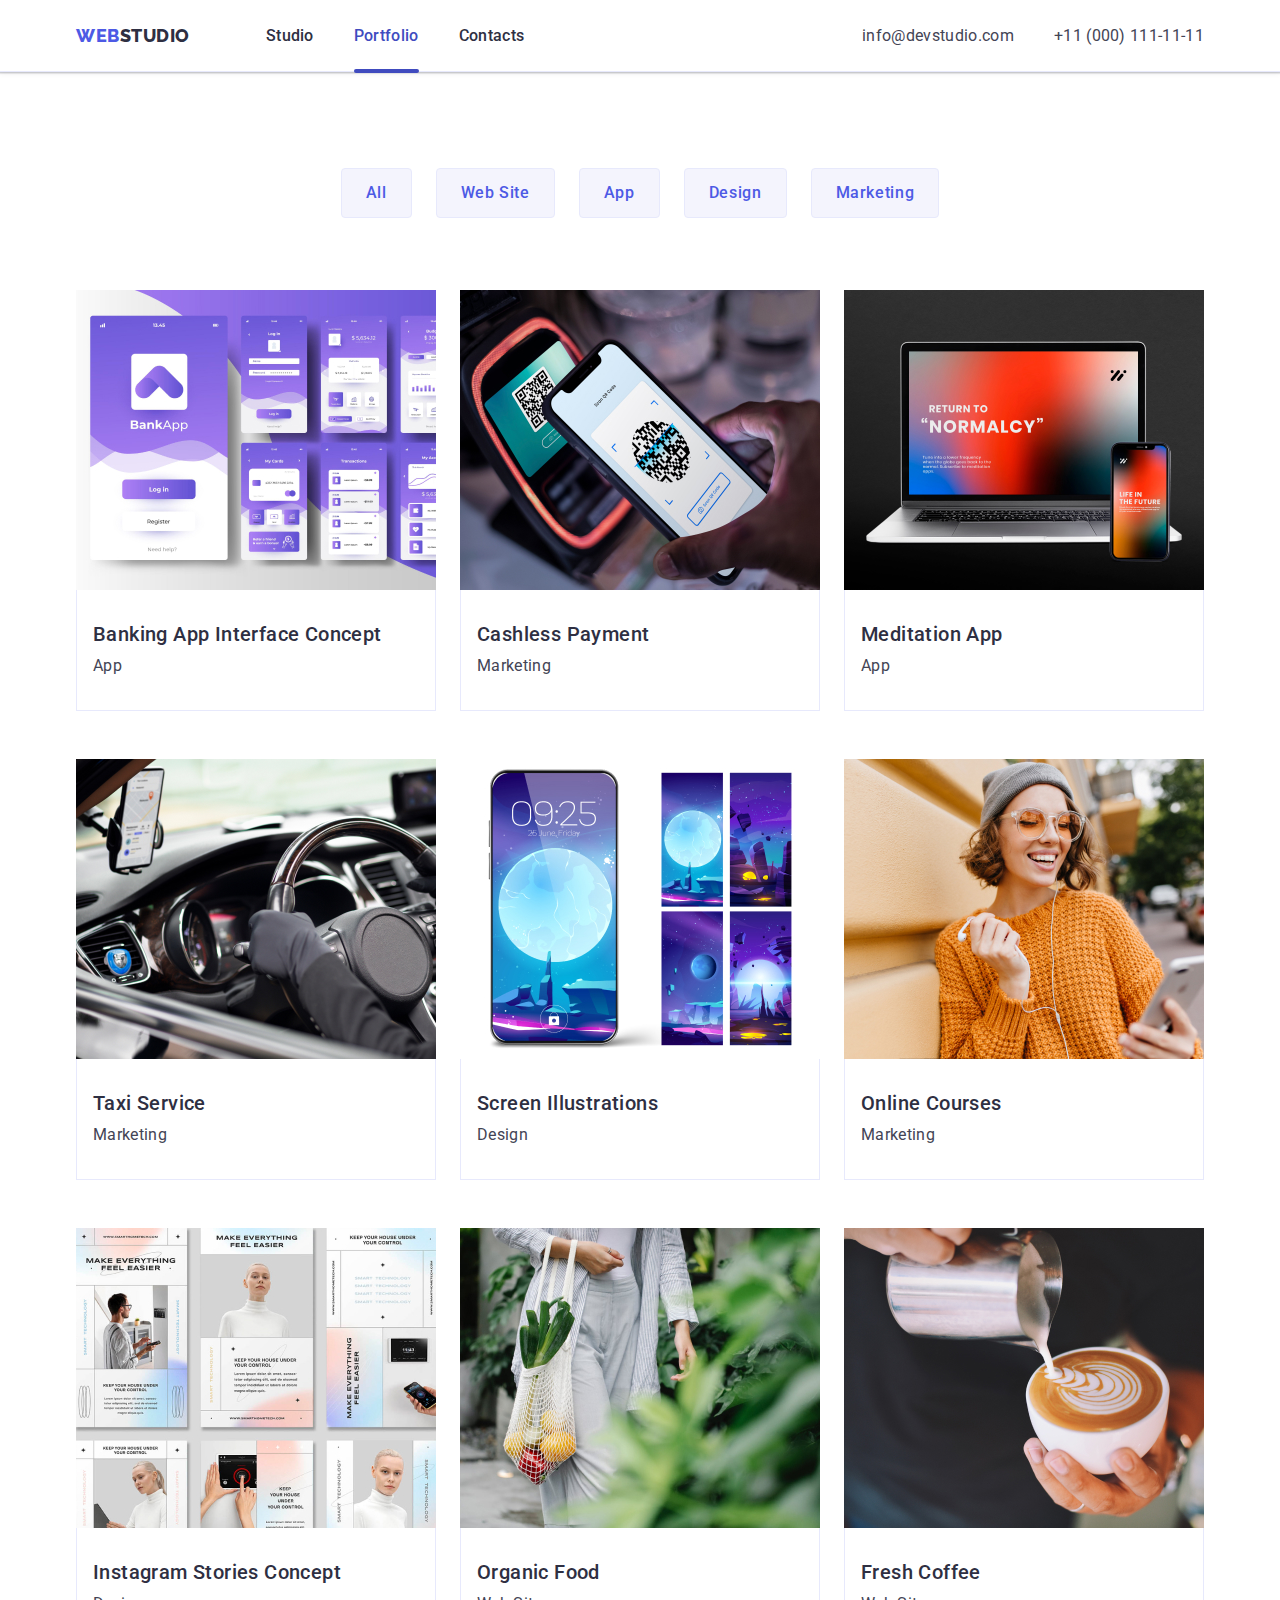
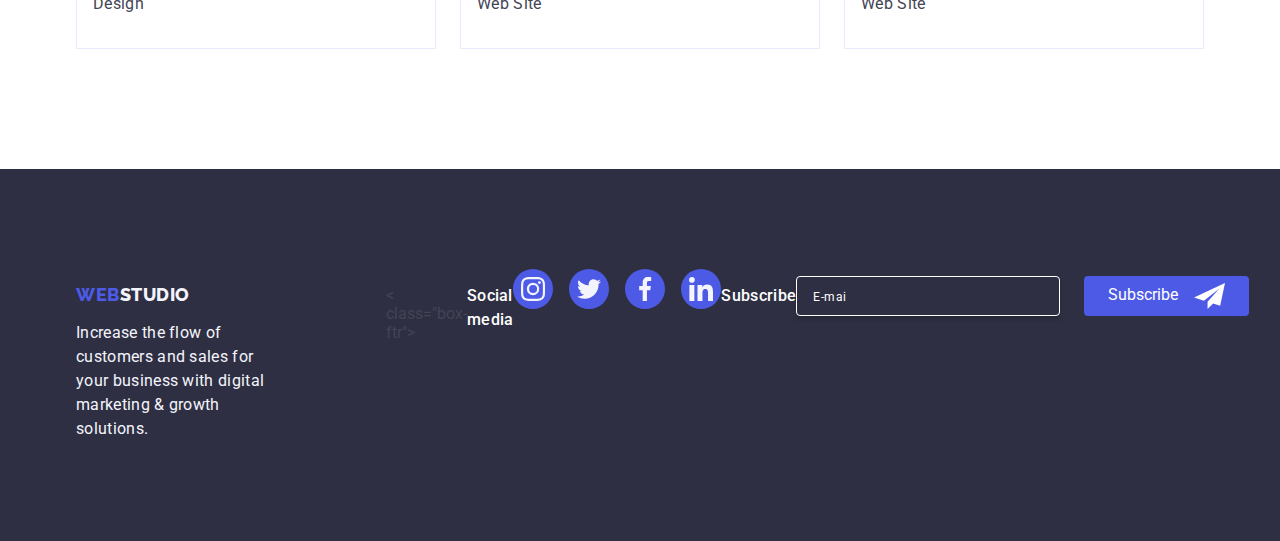
==== commit b89b829d: "work05" ====
--- a/portfolio.html
+++ b/portfolio.html
@@ -361,7 +361,7 @@
             solutions.
           </p>
         </div>
-        <div class="box-ftr">
+        < class="box-ftr">
           <p class="ftr-social-text">Social media</p>
           <ul class="ftr-list list">
             <li class="ftr-item">
@@ -429,7 +429,7 @@
               </a>
             </li>
           </ul>
-          <div class="box-form">
+          
             <p class="form-title">Subscribe</p>
 
             <form class="footer-form">
@@ -439,7 +439,7 @@
               >
                 <input
                   type="email"
-                  name="footer-email"
+                  name="email"
                   class="footer-input"
                   placeholder="E-mail"
                 />
@@ -453,7 +453,7 @@
                 </svg>
               </button>
             </form>
-          </div>
+          
         </div>
       </div>
     </footer>
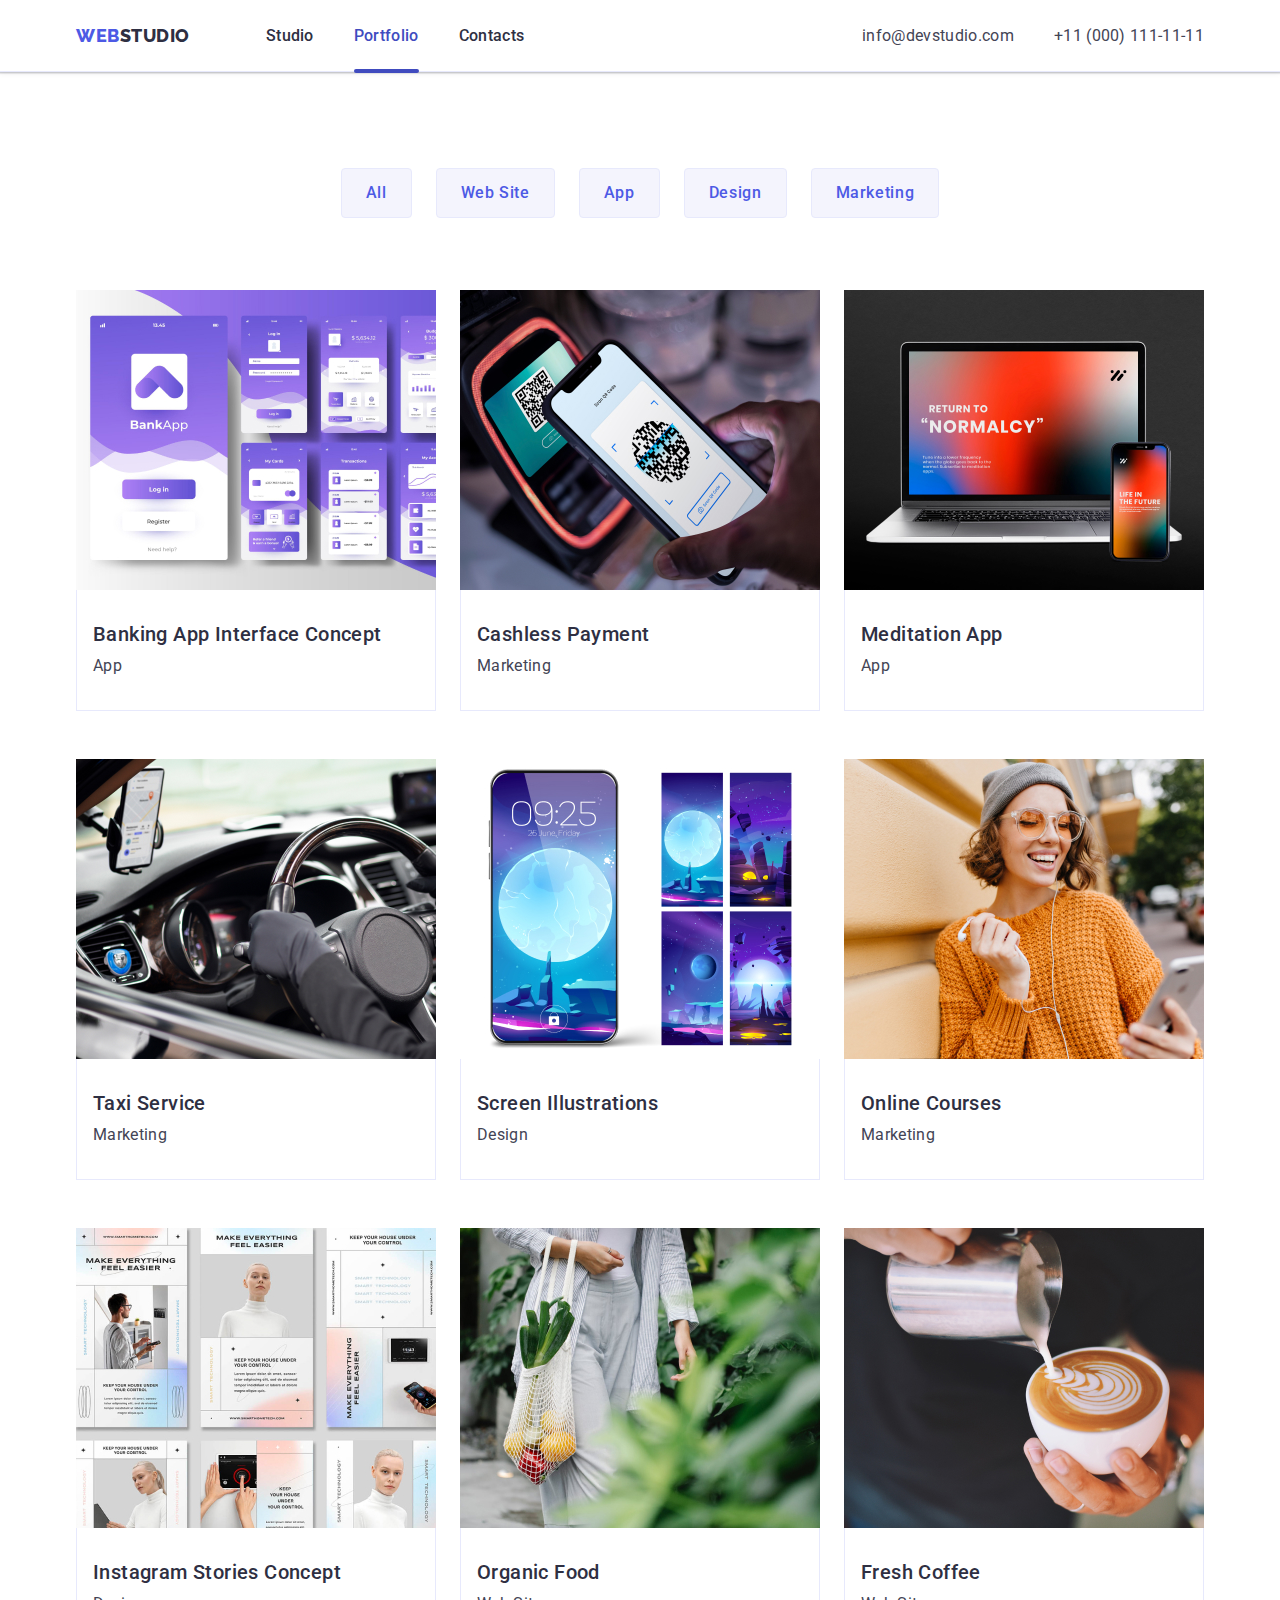
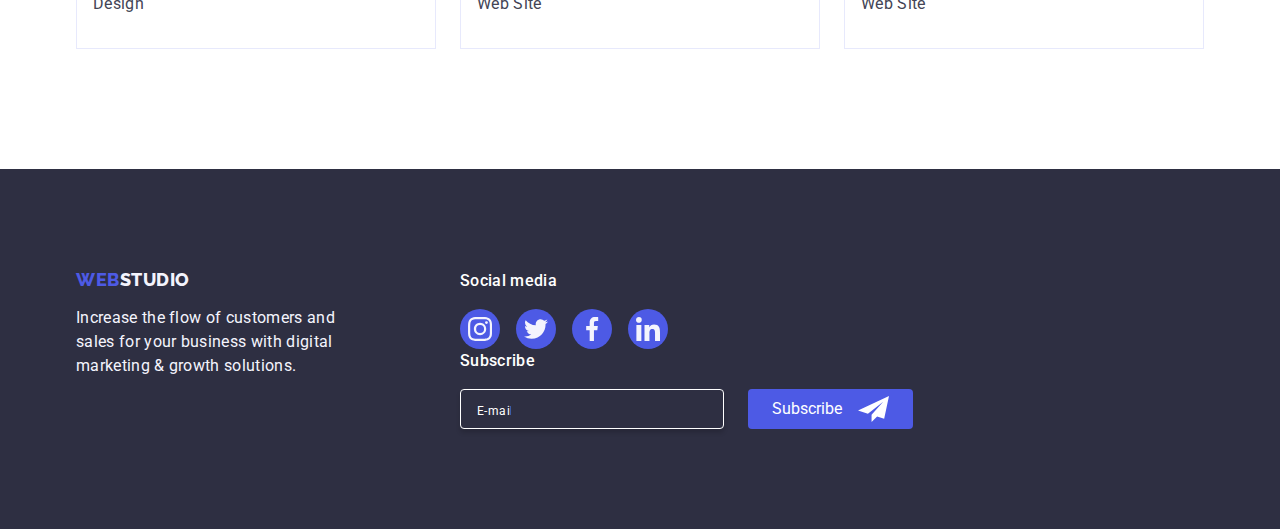
==== commit 7817bcd4: "work05" ====
--- a/portfolio.html
+++ b/portfolio.html
@@ -361,7 +361,7 @@
             solutions.
           </p>
         </div>
-        < class="box-ftr">
+        <div class="box-ftr">
           <p class="ftr-social-text">Social media</p>
           <ul class="ftr-list list">
             <li class="ftr-item">
@@ -429,31 +429,30 @@
               </a>
             </li>
           </ul>
-          
-            <p class="form-title">Subscribe</p>
-
-            <form class="footer-form">
-              <label
-                aria-label="footer email input"
-                class="footer-input-label"
-              >
-                <input
-                  type="email"
-                  name="email"
-                  class="footer-input"
-                  placeholder="E-mail"
-                />
-              </label>
-              <button type="submit" class="submit-btn">
-                Subscribe
-                <svg class="submit-btn-icon">
-                  <use
-                    href="./images/icons.svg#icon-fly"
-                  ></use>
-                </svg>
-              </button>
-            </form>
-          
+
+          <p class="form-title">Subscribe</p>
+
+          <form class="footer-form">
+            <label
+              aria-label="footer email input"
+              class="footer-input-label"
+            >
+              <input
+                type="email"
+                name="email"
+                class="footer-input"
+                placeholder="E-mail"
+              />
+            </label>
+            <button type="submit" class="submit-btn">
+              Subscribe
+              <svg class="submit-btn-icon">
+                <use
+                  href="./images/icons.svg#icon-fly"
+                ></use>
+              </svg>
+            </button>
+          </form>
         </div>
       </div>
     </footer>
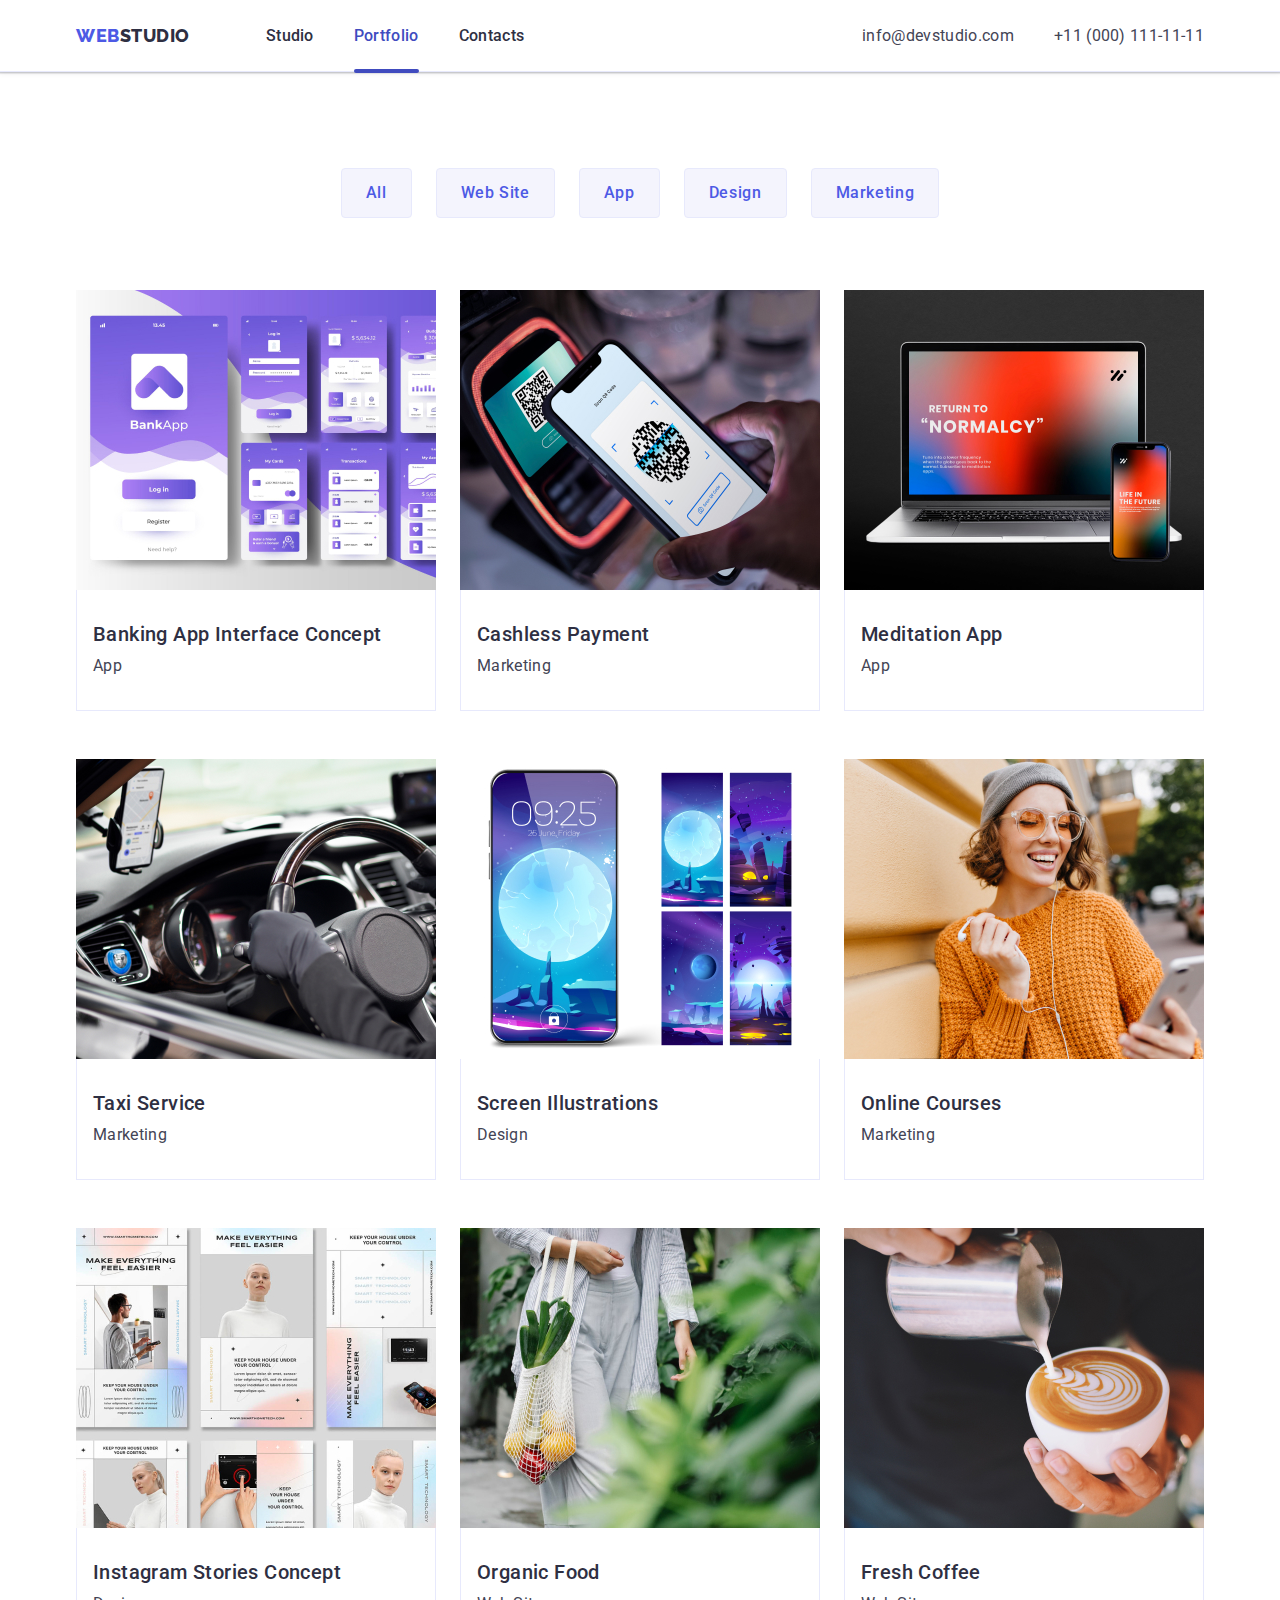
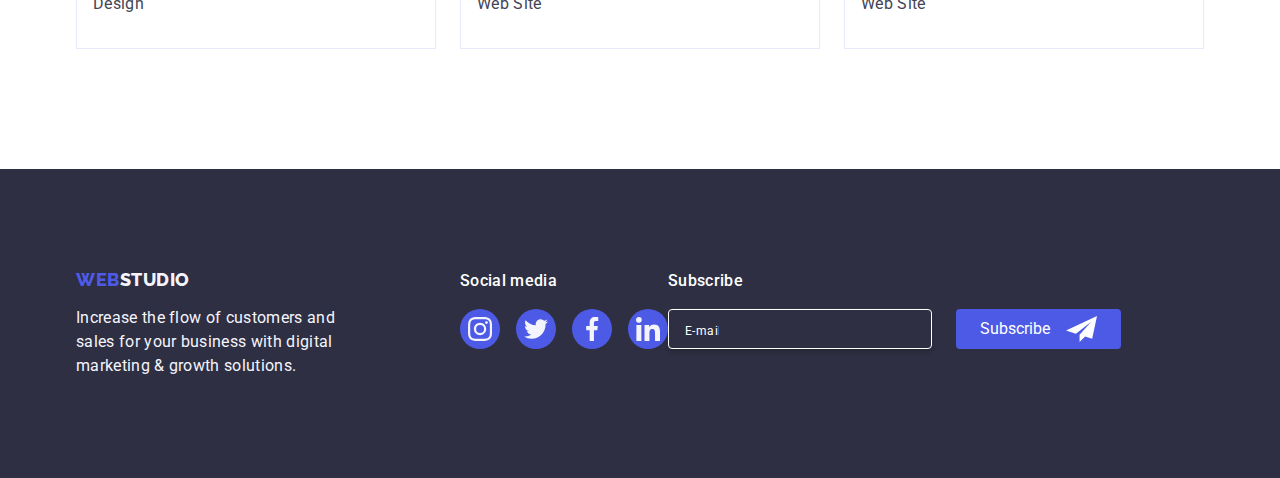
==== commit 75da97fe: "work05" ====
--- a/portfolio.html
+++ b/portfolio.html
@@ -429,7 +429,8 @@
               </a>
             </li>
           </ul>
-
+        </div>
+        <div class="box-form">
           <p class="form-title">Subscribe</p>
 
           <form class="footer-form">
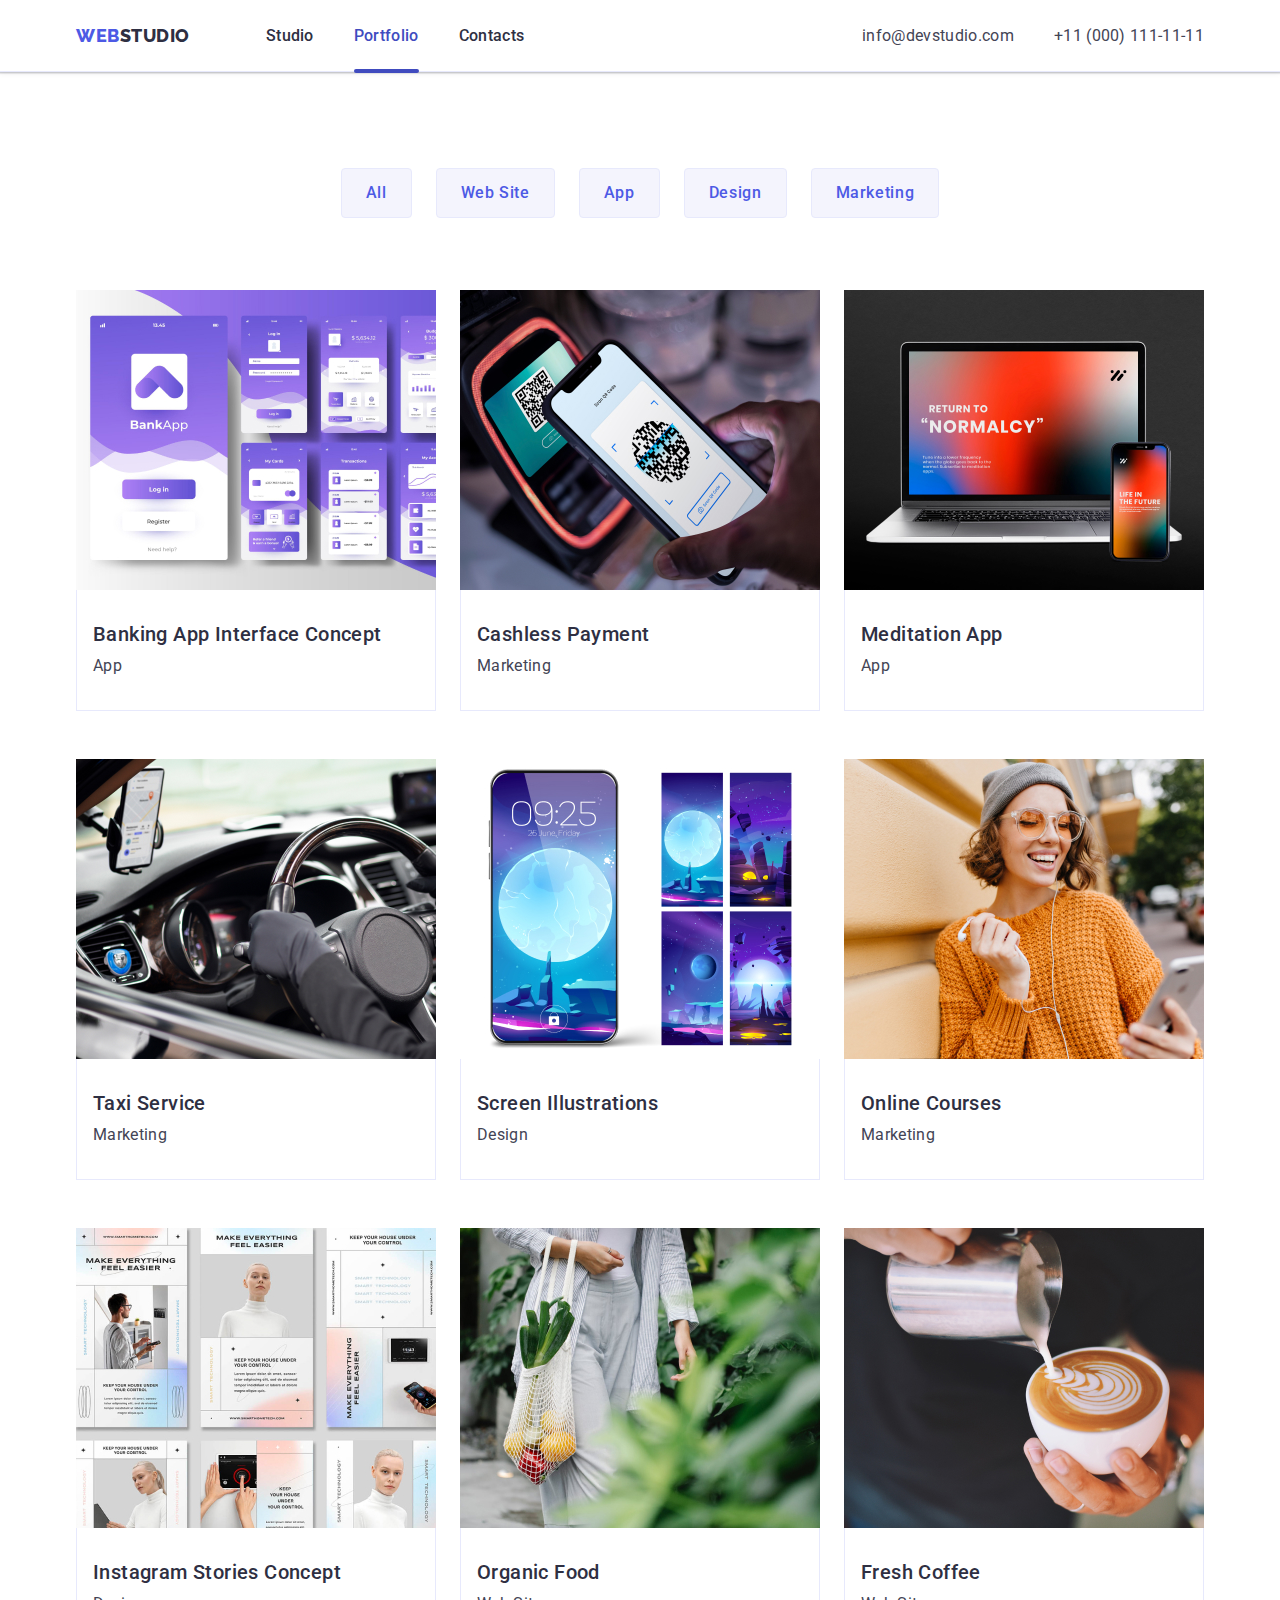
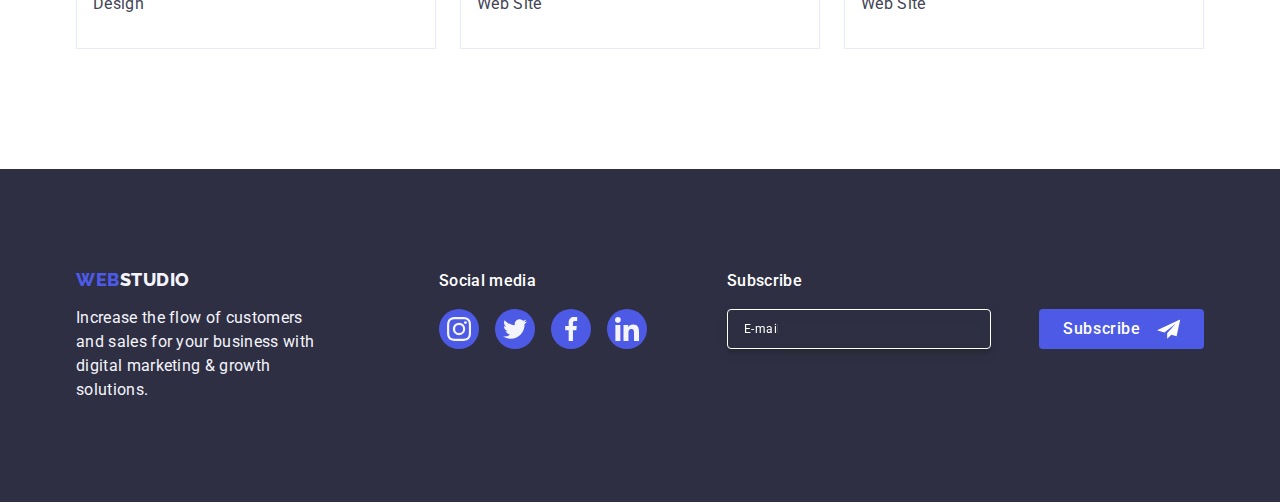
==== commit 5e345c25: "work05" ====
--- a/portfolio.html
+++ b/portfolio.html
@@ -447,7 +447,11 @@
             </label>
             <button type="submit" class="submit-btn">
               Subscribe
-              <svg class="submit-btn-icon">
+              <svg
+                class="submit-btn-icon"
+                width="24"
+                height="24"
+              >
                 <use
                   href="./images/icons.svg#icon-fly"
                 ></use>
--- a/css/styles.css
+++ b/css/styles.css
@@ -517,6 +517,7 @@
 .box-ftr {
   /*display: inline-block;*/
   justify-content: space-between;
+  margin-right: 80px;
 }
 .ftr-link {
   transition: background-color 250ms
@@ -538,6 +539,7 @@
 }
 .footer-form {
   display: flex;
+  gap: 24px;
 }
 .form-title {
   color: var(--white, #fff);
@@ -557,6 +559,10 @@
   padding: 8px 212px 8px 16px;
   background-color: transparent;
   color: var(--white, #fff);
+  font-size: 12px;
+  line-height: 1.5;
+  letter-spacing: 0.04em;
+  filter: drop-shadow(0px 4px 4px rgba(0, 0, 0, 0.15));
 }
 .footer-input-label {
   margin-right: 24px;
@@ -573,6 +579,9 @@
   color: var(--white, #fff);
   width: 165px;
   height: 40px;
+  font-weight: 500;
+  line-height: 1.5;
+  letter-spacing: 0.04em;
   border: none;
   border-radius: 4px;
   background: var(--iris, #4d5ae5);
@@ -581,9 +590,13 @@
   justify-content: center;
   align-items: center;
   gap: 16px;
+  cursor: pointer;
   transition: background-color 250ms
     cubic-bezier(0.4, 0, 0.2, 1);
 }
+/*.submit-btn-icon {
+  margin-left: 16px;
+}*/
 .submit-btn:hover {
   background: var(--ocean);
 }
@@ -755,7 +768,7 @@
     0px 1px 3px rgba(0, 0, 0, 0.12),
     0px 2px 1px rgba(0, 0, 0, 0.2);
   transition: transform 250ms cubic-bezier(0.4, 0, 0.2, 1);
-  padding: 24px;
+  padding: 72px 24px 24px 24px;
 }
 .modal-close-btn {
   position: absolute;
@@ -803,10 +816,11 @@
   width: 100%;
   height: 40px;
   border-radius: 4px;
-  border: 1px solid var(--lightslate);
+  border: 1px solid rgba(46, 47, 66, 0.4);
   padding-left: 38px;
   padding-right: 16px;
   outline: transparent;
+  background-color: transparent;
   transition: border-color 250ms
     cubic-bezier(0.4, 0, 0.2, 1);
 }
@@ -821,10 +835,10 @@
   font-size: 12px;
   font-style: normal;
   font-weight: 400;
-  line-height: 1.2;
+  line-height: 1.17;
   letter-spacing: 0.04em;
   margin-bottom: 4px;
-  display: inline-block;
+  display: block;
 }
 .modal-field {
   margin-bottom: 8px;
@@ -834,30 +848,42 @@
   left: 16px;
   top: 50%;
   transform: translateY(-50%);
+  transition: fill 250ms cubic-bezier(0.4, 0, 0.2, 1);
 }
 .modal-input-wrap {
   position: relative;
 }
 
 .modal-comment {
+  color: rgba(46, 47, 66, 0.4);
   width: 100%;
   height: 120px;
+  font-size: 12px;
+  line-height: 1.17;
+  letter-spacing: 0.04em;
   border-radius: 4px;
-  border: 1px solid var(--lightslate);
+  border: 1px solid rgba(46, 47, 66, 0.4);
   padding: 8px 16px;
   resize: none;
   outline: transparent;
+  background-color: transparent;
+  transition: border-color 250ms
+    cubic-bezier(0.4, 0, 0.2, 1);
+}
+.modal-comment:focus {
+  border-color: #4d5ae5;
 }
 .modal-check-text {
   color: var(--lightslate, #8e8f99);
   font-size: 12px;
   font-style: normal;
   font-weight: 400;
-  line-height: 1.2;
+  line-height: 1.17;
   letter-spacing: 0.04em;
-  display: flex;
+  display: inline-flex;
   align-items: center;
   margin-right: 8px;
+  margin-bottom: 24px;
 }
 .modal-check-link {
   color: var(--iris, #4d5ae5);
@@ -866,19 +892,30 @@
   width: 16px;
   height: 16px;
   border-radius: 2px;
+
   stroke-width: 1px;
   stroke: var(--navyblue-modal, rgba(46, 47, 66, 0.4));
   display: flex;
   align-items: center;
   justify-content: center;
   fill: transparent;
+}
+.span-mod {
+  border: none;
+  display: inline-flex;
+  border: 1px solid rgba(46, 47, 66, 0.4);
+  transition: background-color 250ms
+      cubic-bezier(0.4, 0, 0.2, 1),
+    border 250ms cubic-bezier(0.4, 0, 0.2, 1),
+    fill 250ms cubic-bezier(0.4, 0, 0.2, 1);
 }
 .modal-check:checked + .modal-check-text span {
   background-color: var(--ocean);
   fill: #f4f4fd;
+  border: none;
 }
 .modal-form-btn {
-  width: 169px;
+  min-width: 169px;
   height: 56px;
   color: var(--white);
   background: var(--iris);
@@ -890,7 +927,7 @@
   border-radius: 4px;
   border: none;
   padding: 16px 32px;
-  display: flex;
+  display: block;
   margin: 0 auto;
   font-family: inherit;
   cursor: pointer;
